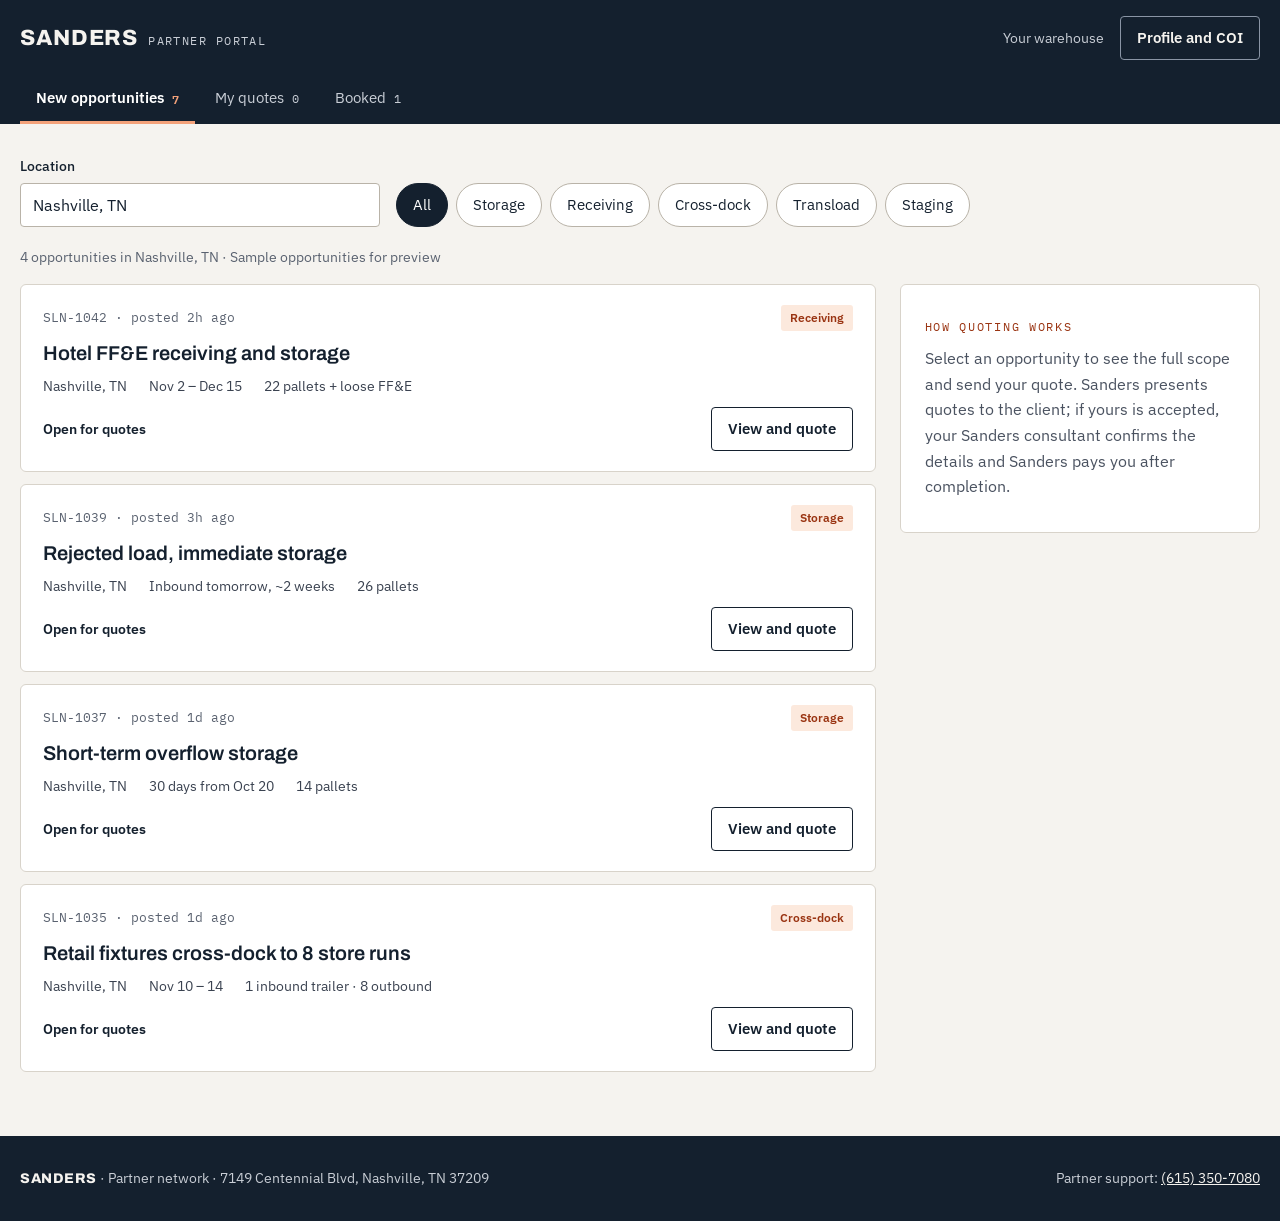
==== partners.html @ 8e97e803 "Build Sanders Logistics Network site from mockups Public site, client RFQ portal and partner opportu" ====
<!doctype html>
<html lang="en">
<head>
<meta charset="utf-8">
<meta name="viewport" content="width=device-width, initial-scale=1">
<title>Opportunity Board · Sanders Partner Portal</title>
<meta name="description" content="Open warehousing opportunities for Sanders partner warehouses: storage, receiving, cross-dock, transload and project staging across the Southeast.">
<link rel="preconnect" href="https://fonts.googleapis.com">
<link rel="preconnect" href="https://fonts.gstatic.com" crossorigin>
<link href="https://fonts.googleapis.com/css2?family=Archivo:wght@600;800&family=IBM+Plex+Sans:wght@400;500;600&family=IBM+Plex+Mono:wght@500&display=swap" rel="stylesheet">
<link rel="icon" href="assets/favicon.svg" type="image/svg+xml">
<link rel="stylesheet" href="assets/css/styles.css">
</head>
<body>
<a class="skip-link" href="#main">Skip to content</a>

<header class="site-header">
  <div class="wrap bar" style="max-width: 1320px">
    <a class="brand" href="index.html"><span class="brand-name">SANDERS</span><span class="brand-sub">PARTNER PORTAL</span></a>
    <div style="display:flex; align-items:center; gap:16px; font-size:14px; flex-wrap: wrap">
      <span style="color: var(--on-ink-muted)" id="partner-name">Your warehouse</span>
      <button type="button" class="btn btn-ghost-ink btn-sm" id="open-profile">Profile and COI</button>
    </div>
  </div>
  <div class="wrap" style="max-width: 1320px">
    <div class="tabs" role="tablist" aria-label="Opportunities">
      <button class="tab" role="tab" id="t-new" data-tab="new" aria-controls="board" aria-selected="true">New opportunities <span class="count" id="c-new"></span></button>
      <button class="tab" role="tab" id="t-bids" data-tab="bids" aria-controls="board" aria-selected="false" tabindex="-1">My quotes <span class="count" id="c-bids"></span></button>
      <button class="tab" role="tab" id="t-booked" data-tab="booked" aria-controls="board" aria-selected="false" tabindex="-1">Booked <span class="count" id="c-booked"></span></button>
    </div>
  </div>
</header>

<main id="main" class="wrap portal-main" style="max-width: 1320px">
  <div id="board" role="tabpanel">
    <div class="board-filters">
      <label class="field">Location
        <input class="input" type="search" id="q" value="Nashville, TN" placeholder="City, ST — leave blank for all markets"></label>
      <div class="pill-row" role="group" aria-label="Service type" id="filters"></div>
    </div>
    <p class="small" style="color: var(--muted-2); margin: 0 0 16px"><span id="result-line" aria-live="polite"></span> · Sample opportunities for preview</p>

    <div class="board-layout">
      <div class="board-list" id="list"></div>
      <aside class="board-detail panel" aria-label="Opportunity detail" id="detail"></aside>
    </div>
  </div>
</main>

<dialog id="profile" aria-labelledby="profile-h">
  <div class="dlg-head">
    <h2 id="profile-h">Partner profile</h2>
    <button type="button" class="icon-btn" data-close aria-label="Close">×</button>
  </div>
  <form class="dlg-body" id="profile-form" method="dialog">
    <p class="small muted" style="margin:0">Sanders uses this to match you to opportunities in your market. Clients never see your details; Sanders is your point of contact.</p>
    <div class="grid-fields">
      <label class="field">Warehouse name<input class="input" name="name" required autocomplete="organization"></label>
      <label class="field">Contact email<input class="input" type="email" name="email" required autocomplete="email"></label>
      <label class="field">Phone<input class="input" type="tel" name="phone" autocomplete="tel"></label>
    </div>
    <fieldset>
      <legend style="font-weight:600; margin-bottom:10px">Primary location</legend>
      <div class="grid-fields">
        <label class="field">Address<input class="input" name="address" autocomplete="street-address"></label>
        <label class="field">City, ST<input class="input" name="city"></label>
        <label class="field">Available sq ft<input class="input" type="number" min="0" name="sqft" inputmode="numeric"></label>
        <label class="field">Dock doors<input class="input" type="number" min="0" name="docks" inputmode="numeric"></label>
      </div>
    </fieldset>
    <fieldset>
      <legend style="font-weight:600; margin-bottom:10px">Capabilities</legend>
      <div class="choice-grid">
        <label class="choice"><input type="checkbox" name="caps" value="Storage">Storage</label>
        <label class="choice"><input type="checkbox" name="caps" value="Receiving">Receiving</label>
        <label class="choice"><input type="checkbox" name="caps" value="Cross-dock">Cross-dock</label>
        <label class="choice"><input type="checkbox" name="caps" value="Transload">Transload</label>
        <label class="choice"><input type="checkbox" name="caps" value="Pick/pack">Pick/pack</label>
        <label class="choice"><input type="checkbox" name="caps" value="Staging">Project staging</label>
      </div>
    </fieldset>
    <fieldset>
      <legend style="font-weight:600; margin-bottom:10px">Environments and certifications</legend>
      <div class="choice-grid">
        <label class="choice"><input type="checkbox" name="certs" value="Climate-controlled">Climate-controlled</label>
        <label class="choice"><input type="checkbox" name="certs" value="Refrigerated">Refrigerated</label>
        <label class="choice"><input type="checkbox" name="certs" value="Food grade">Food grade</label>
        <label class="choice"><input type="checkbox" name="certs" value="Hazmat">Hazmat</label>
        <label class="choice"><input type="checkbox" name="certs" value="Bonded">Bonded</label>
        <label class="choice"><input type="checkbox" name="certs" value="High-value / secured">High-value / secured</label>
      </div>
    </fieldset>
    <div class="grid-fields">
      <label class="field">Certificate of insurance (PDF)<input class="input" type="file" name="coi" accept=".pdf,image/*" style="padding-top:9px"></label>
      <label class="field">COI expiry date<input class="input" type="date" name="coiExpiry"></label>
    </div>
    <div style="display:flex; justify-content:flex-end; gap:12px; flex-wrap: wrap">
      <button type="button" class="btn btn-outline btn-sm" data-close>Cancel</button>
      <button type="submit" class="btn btn-primary btn-sm" value="save">Save profile</button>
    </div>
  </form>
</dialog>

<footer class="site-footer">
  <div class="wrap" style="max-width: 1320px">
    <span><strong>SANDERS</strong> · Partner network · <span data-cfg="address"></span></span>
    <span>Partner support: <span data-cfg="phone"></span> <span data-cfg="email"></span></span>
  </div>
</footer>

<script src="assets/js/config.js"></script>
<script src="assets/js/common.js"></script>
<script src="assets/js/board.js"></script>
</body>
</html>
---- assets/css/styles.css ----
/* Sanders Logistics Network — shared styles.
   Mockup palette until Sanders brand files arrive (see CLAUDE.md > Design). */
:root {
  --ink: #14202E;
  --ink-2: #2A3A4E;
  --ground: #F5F3EF;
  --band: #E9E5DE;
  --white: #FFFFFF;
  --line: #D8D3CA;
  --line-strong: #B9B3A8;
  --muted: #4A5260;
  --muted-2: #5A6270;
  --on-ink: #F5F3EF;
  --on-ink-muted: #C9CED6;
  --accent: #C2410C;
  --accent-hover: #9A3412;
  --accent-soft: #FDF3EC;
  --accent-tint: #FCE9DD;
  --accent-on-ink: #F4A27A;
  --ok: #166534;
  --ok-soft: #DCFCE7;
  --font-display: Archivo, "Helvetica Neue", Arial, sans-serif;
  --font-body: "IBM Plex Sans", "Helvetica Neue", Arial, sans-serif;
  --font-mono: "IBM Plex Mono", ui-monospace, Menlo, monospace;
  --radius: 6px;
  --max: 1240px;
}

*, *::before, *::after { box-sizing: border-box; }
html { -webkit-text-size-adjust: 100%; }
body {
  margin: 0;
  font-family: var(--font-body);
  color: var(--ink);
  background: var(--ground);
  line-height: 1.5;
}
a { color: var(--accent); }
a:hover { color: var(--accent-hover); }
img { max-width: 100%; }
:focus-visible { outline: 3px solid var(--accent-on-ink); outline-offset: 2px; }

.wrap { max-width: var(--max); margin: 0 auto; padding-left: 20px; padding-right: 20px; }
.mono { font-family: var(--font-mono); }
.eyebrow {
  margin: 0 0 10px; font-family: var(--font-mono); font-size: 13px;
  letter-spacing: 0.14em; color: var(--accent-hover); text-transform: uppercase;
}
.on-ink .eyebrow, .eyebrow.on-ink { color: var(--accent-on-ink); }
.display { font-family: var(--font-display); font-weight: 800; line-height: 1.1; margin: 0; }
.muted { color: var(--muted); }
.small { font-size: 14px; }
[hidden] { display: none !important; }
.visually-hidden {
  position: absolute !important; width: 1px; height: 1px; overflow: hidden;
  clip: rect(0 0 0 0); white-space: nowrap;
}
.skip-link { position: absolute; left: -9999px; top: 0; background: var(--white); color: var(--ink); padding: 12px; z-index: 10; }
.skip-link:focus { left: 12px; top: 12px; }

/* Buttons */
.btn {
  display: inline-flex; align-items: center; justify-content: center; gap: 8px;
  min-height: 48px; padding: 0 24px; border-radius: 4px; border: 1px solid transparent;
  font: inherit; font-weight: 600; font-size: 16px; text-decoration: none; cursor: pointer;
}
.btn-primary { background: var(--accent); color: var(--white); }
.btn-primary:hover { background: var(--accent-hover); color: var(--white); }
.btn-dark { background: var(--ink); color: var(--white); }
.btn-dark:hover { background: var(--ink-2); color: var(--white); }
.btn-outline { background: var(--white); border-color: var(--ink); color: var(--ink); }
.btn-outline:hover { background: var(--ground); color: var(--ink); }
.btn-ghost-ink { background: transparent; border-color: #8A95A5; color: var(--on-ink); }
.btn-ghost-ink:hover { border-color: var(--on-ink); color: var(--white); }
.btn-sm { min-height: 44px; padding: 0 16px; font-size: 15px; }
.btn-block { width: 100%; }
.btn[disabled] { opacity: 0.6; cursor: progress; }

/* Header */
.site-header { background: var(--ink); color: var(--on-ink); }
.site-header .bar {
  display: flex; flex-wrap: wrap; align-items: center; justify-content: space-between;
  gap: 12px 24px; padding-top: 16px; padding-bottom: 16px;
}
.brand { display: flex; align-items: baseline; gap: 10px; color: var(--on-ink); text-decoration: none; }
.brand:hover { color: var(--white); }
.brand-name { font-family: var(--font-display); font-weight: 800; font-size: 22px; letter-spacing: 0.04em; }
.brand-sub { font-family: var(--font-mono); font-size: 12px; letter-spacing: 0.12em; color: var(--on-ink-muted); }
.main-nav { display: flex; flex-wrap: wrap; align-items: center; gap: 4px 20px; font-size: 15px; }
.main-nav a:not(.btn) { color: var(--on-ink); text-decoration: none; min-height: 44px; display: inline-flex; align-items: center; }
.main-nav a:not(.btn):hover { color: var(--accent-on-ink); }

.tabs { display: flex; flex-wrap: wrap; gap: 4px; }
.tab {
  min-height: 48px; padding: 0 16px; border: 0; border-bottom: 3px solid transparent;
  background: transparent; color: var(--on-ink-muted); font: inherit; font-size: 15px; cursor: pointer;
  display: inline-flex; align-items: center; gap: 8px;
}
.tab:hover { color: var(--white); }
.tab[aria-selected="true"] { color: var(--white); font-weight: 600; border-bottom-color: var(--accent-on-ink); }
.tab .count { font-family: var(--font-mono); font-size: 12px; }
.tab[aria-selected="true"] .count { color: var(--accent-on-ink); }

/* Footer */
.site-footer { background: var(--ink); color: var(--on-ink-muted); font-size: 14px; }
.site-footer .wrap { display: flex; flex-wrap: wrap; justify-content: space-between; gap: 12px 24px; padding-top: 32px; padding-bottom: 32px; }
.site-footer a { color: var(--on-ink); }
.site-footer strong { font-family: var(--font-display); font-weight: 800; color: var(--on-ink); letter-spacing: 0.04em; }

/* Cards / panels */
.panel { background: var(--white); border: 1px solid var(--line); border-radius: var(--radius); padding: 24px; }
.panel h2 { margin: 0 0 16px; font-size: 18px; font-weight: 600; }
.panel-ink { background: var(--ink); color: var(--on-ink); border-radius: var(--radius); padding: 24px; }

/* Forms */
.field { display: flex; flex-direction: column; gap: 6px; font-weight: 500; font-size: 15px; }
.field .hint { font-weight: 400; font-size: 13px; color: var(--muted-2); }
.input, .select, .textarea {
  min-height: 44px; padding: 0 12px; border: 1px solid var(--line-strong); border-radius: 4px;
  font: inherit; font-size: 16px; font-weight: 400; color: var(--ink); background: var(--white); width: 100%;
}
.textarea { padding: 12px; resize: vertical; min-height: 110px; }
.input:focus, .select:focus, .textarea:focus { outline: 2px solid var(--accent); outline-offset: 0; border-color: var(--accent); }
.input[aria-invalid="true"], .select[aria-invalid="true"], .textarea[aria-invalid="true"] { border-color: #B91C1C; }
.error-text { color: #B91C1C; font-size: 14px; font-weight: 500; }
.grid-fields { display: grid; grid-template-columns: repeat(auto-fit, minmax(200px, 1fr)); gap: 16px; }
fieldset { border: 0; margin: 0; padding: 0; min-width: 0; }
legend { padding: 0; }
.req { color: var(--accent-hover); }

.choice-grid { display: grid; grid-template-columns: repeat(auto-fit, minmax(220px, 1fr)); gap: 10px; }
.choice-list { display: flex; flex-direction: column; gap: 8px; }
.choice {
  display: flex; align-items: center; gap: 12px; min-height: 48px; padding: 0 14px;
  border: 1px solid var(--line); background: var(--white); border-radius: 4px; cursor: pointer; font-size: 15px;
}
.choice input { width: 20px; height: 20px; accent-color: var(--accent); margin: 0; flex: none; }
.choice:has(input:checked) { border-color: var(--accent); background: var(--accent-soft); }
.choice:has(input:focus-visible) { outline: 3px solid var(--accent); outline-offset: 1px; }

.pill {
  min-height: 44px; padding: 0 16px; border-radius: 22px; border: 1px solid var(--line-strong);
  background: var(--white); color: var(--ink); font: inherit; font-size: 15px; cursor: pointer;
}
.pill[aria-pressed="true"] { background: var(--ink); border-color: var(--ink); color: var(--white); }
.pill-row { display: flex; flex-wrap: wrap; gap: 8px; }

.badge {
  display: inline-block; font-size: 12px; font-weight: 600; padding: 4px 9px; border-radius: 3px;
  background: var(--accent-tint); color: var(--accent-hover);
}
.badge-neutral { background: #EDEAE4; color: var(--muted); }
.badge-ok { background: var(--ok-soft); color: var(--ok); }

/* ===== Home page ===== */
.hero { background: var(--ink); color: var(--on-ink); border-top: 1px solid var(--ink-2); }
.hero .wrap { display: flex; flex-wrap: wrap; gap: 48px; align-items: flex-end; padding-top: 72px; padding-bottom: 88px; }
.hero-copy { flex: 999 1 520px; min-width: 0; }
.hero h1 { font-size: clamp(38px, 6vw, 72px); line-height: 1.02; letter-spacing: -0.01em; }
.hero .lede { margin: 24px 0 0; font-size: 19px; line-height: 1.55; max-width: 620px; color: #D5DAE1; }
.hero .actions { margin-top: 36px; display: flex; flex-wrap: wrap; gap: 14px; }
.hero-card { flex: 1 1 300px; min-width: 0; border: 1px solid #2F4157; border-radius: var(--radius); padding: 24px; display: flex; flex-direction: column; gap: 18px; }
.hero-card .row { display: flex; gap: 14px; align-items: flex-start; line-height: 1.5; }
.hero-card .row .mono { color: var(--accent-on-ink); }

.proof { background: var(--white); border-bottom: 1px solid var(--line); }
.proof .wrap { display: grid; grid-template-columns: repeat(auto-fit, minmax(180px, 1fr)); gap: 20px; padding-top: 28px; padding-bottom: 28px; }
.proof .num { font-family: var(--font-display); font-weight: 800; font-size: 28px; }
.proof .lbl { font-size: 14px; color: var(--muted); }

.section { padding-top: 80px; padding-bottom: 40px; }
.section h2.display { font-size: clamp(30px, 4vw, 40px); margin-bottom: 40px; }
.services-grid { display: grid; grid-template-columns: repeat(auto-fit, minmax(270px, 1fr)); gap: 1px; background: var(--line); border: 1px solid var(--line); }
.service { background: var(--white); padding: 28px; display: flex; flex-direction: column; gap: 12px; min-height: 170px; }
.service .code { font-family: var(--font-mono); font-size: 13px; color: var(--accent-hover); }
.service h3 { margin: 0; font-family: var(--font-display); font-weight: 600; font-size: 22px; }
.service p { margin: 0; line-height: 1.55; color: var(--muted); }

.steps { display: grid; grid-template-columns: repeat(auto-fit, minmax(240px, 1fr)); gap: 32px; }
.step { border-top: 3px solid var(--ink); padding-top: 20px; }
.step .n { font-family: var(--font-display); font-weight: 800; font-size: 44px; color: var(--accent); line-height: 1; }
.step h3 { margin: 12px 0 8px; font-size: 20px; }
.step p { margin: 0; line-height: 1.55; color: var(--muted); }

.partner-band { background: var(--band); margin-top: 48px; }
.partner-band .wrap { display: flex; flex-wrap: wrap; gap: 32px 40px; align-items: center; justify-content: space-between; padding-top: 72px; padding-bottom: 72px; }
.partner-band .copy { flex: 999 1 520px; min-width: 0; }
.partner-band h2 { font-size: clamp(28px, 3.5vw, 36px); margin-bottom: 16px; }
.partner-band p { margin: 0; font-size: 18px; line-height: 1.55; color: #3A4250; max-width: 640px; }
.partner-band .actions { display: flex; flex-wrap: wrap; gap: 12px; }

.cta-band .wrap { display: flex; flex-wrap: wrap; gap: 32px 48px; align-items: center; justify-content: space-between; padding-top: 80px; padding-bottom: 80px; }
.cta-band .contact { line-height: 1.9; color: #3A4250; }

/* ===== Client portal / RFQ ===== */
.portal-main { padding-top: 32px; padding-bottom: 64px; }
.portal-main h1.display { font-size: 32px; margin-bottom: 6px; }
.rfq-layout { display: flex; flex-wrap: wrap; gap: 24px; align-items: flex-start; }
.rfq-main { flex: 999 1 600px; min-width: 0; display: flex; flex-direction: column; gap: 20px; }
.rfq-side { flex: 1 1 320px; min-width: 0; display: flex; flex-direction: column; gap: 20px; }
@media (min-width: 960px) { .rfq-side { position: sticky; top: 16px; } }
.summary dt { font-size: 13px; color: var(--on-ink-muted); }
.summary dd { margin: 0 0 12px; font-weight: 600; line-height: 1.5; overflow-wrap: anywhere; }
.summary dl { margin: 0; }
.confirm { max-width: 720px; display: flex; flex-direction: column; gap: 14px; align-items: flex-start; padding: 40px 28px; }
.confirm h1 { font-size: 32px; line-height: 1.15; }
.form-errors { border: 1px solid #B91C1C; background: #FEF2F2; color: #7F1D1D; border-radius: 4px; padding: 14px 16px; }
.form-errors ul { margin: 6px 0 0; padding-left: 20px; }

.table-wrap { overflow-x: auto; }
table.data { width: 100%; border-collapse: collapse; background: var(--white); font-size: 15px; }
table.data th, table.data td { text-align: left; padding: 12px 14px; border-bottom: 1px solid var(--line); vertical-align: top; }
table.data th { font-size: 13px; font-weight: 600; color: var(--muted-2); background: #FAF9F6; }
.empty { background: var(--white); border: 1px dashed var(--line-strong); border-radius: var(--radius); padding: 40px 24px; text-align: center; color: var(--muted); }

/* ===== Partner board ===== */
.board-filters { display: flex; flex-wrap: wrap; align-items: flex-end; gap: 16px; margin-bottom: 20px; }
.board-filters .field { flex: 1 1 260px; max-width: 360px; font-size: 14px; }
.board-layout { display: flex; flex-wrap: wrap; gap: 24px; align-items: flex-start; }
.board-list { flex: 999 1 560px; min-width: 0; display: flex; flex-direction: column; gap: 12px; }
.board-detail { flex: 1 1 360px; min-width: 0; }
@media (min-width: 960px) { .board-detail { position: sticky; top: 16px; max-height: calc(100vh - 32px); overflow-y: auto; } }
.opp { background: var(--white); border: 1px solid var(--line); border-radius: var(--radius); padding: 20px 22px; display: flex; flex-direction: column; gap: 10px; }
.opp.selected { border: 2px solid var(--accent); padding: 19px 21px; }
.opp .top { display: flex; flex-wrap: wrap; justify-content: space-between; gap: 8px; align-items: center; }
.opp .id { font-family: var(--font-mono); font-size: 13px; color: var(--muted-2); }
.opp h3 { margin: 0; font-family: var(--font-display); font-weight: 600; font-size: 20px; line-height: 1.25; }
.opp .meta { display: flex; flex-wrap: wrap; gap: 6px 22px; font-size: 14px; color: #3A4250; }
.opp .bottom { display: flex; flex-wrap: wrap; justify-content: space-between; align-items: center; gap: 10px; }
.opp .status { font-size: 14px; font-weight: 600; }
.detail dl { margin: 0; display: grid; grid-template-columns: repeat(2, minmax(0, 1fr)); gap: 14px; font-size: 14px; }
.detail dt { color: var(--muted-2); }
.detail dd { margin: 2px 0 0; font-weight: 600; }
.detail .divider { border-top: 1px solid var(--line); padding-top: 18px; }
.stack { display: flex; flex-direction: column; gap: 14px; }
.stack-lg { display: flex; flex-direction: column; gap: 18px; }

dialog { border: 0; border-radius: var(--radius); padding: 0; max-width: min(640px, calc(100vw - 32px)); width: 100%; color: var(--ink); }
dialog::backdrop { background: rgba(20, 32, 46, 0.6); }
dialog .dlg-head { display: flex; justify-content: space-between; align-items: center; padding: 18px 24px; border-bottom: 1px solid var(--line); }
dialog .dlg-head h2 { margin: 0; font-family: var(--font-display); font-size: 22px; }
dialog .dlg-body { padding: 24px; display: flex; flex-direction: column; gap: 18px; }
.icon-btn { min-width: 44px; min-height: 44px; border: 0; background: transparent; font-size: 24px; cursor: pointer; color: var(--ink); }

.toast {
  position: fixed; left: 50%; bottom: 24px; transform: translateX(-50%); background: var(--ink); color: var(--on-ink);
  padding: 14px 20px; border-radius: var(--radius); box-shadow: 0 8px 24px rgba(0,0,0,0.2); z-index: 50; max-width: calc(100vw - 32px);
}

@media (max-width: 600px) {
  .hero .wrap { padding-top: 48px; padding-bottom: 56px; }
  .section { padding-top: 56px; }
  .panel { padding: 18px; }
  .main-nav { gap: 4px 16px; }
}
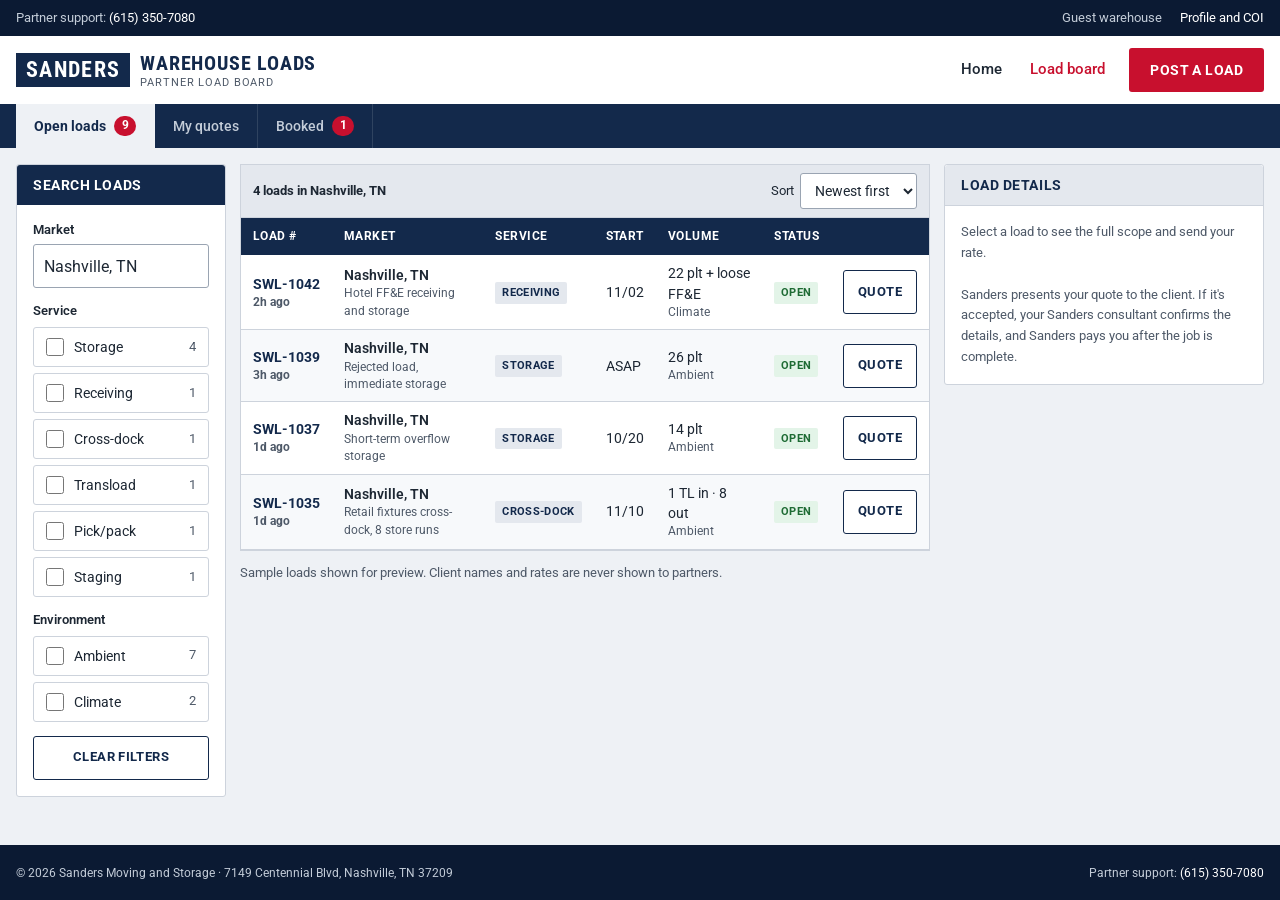
==== commit cb629bc5: "Rebrand as Sanders Warehouse Loads with a traditional load-board design Dense load table with filter" ====
--- a/partners.html
+++ b/partners.html
@@ -3,47 +3,84 @@
 <head>
 <meta charset="utf-8">
 <meta name="viewport" content="width=device-width, initial-scale=1">
-<title>Opportunity Board · Sanders Partner Portal</title>
-<meta name="description" content="Open warehousing opportunities for Sanders partner warehouses: storage, receiving, cross-dock, transload and project staging across the Southeast.">
+<title>Load Board · Sanders Warehouse Loads</title>
+<meta name="description" content="Open warehouse loads for Sanders partner warehouses: storage, receiving, cross-dock, transload, pick/pack and project staging across the Southeast.">
+<link rel="icon" href="assets/favicon.svg" type="image/svg+xml">
 <link rel="preconnect" href="https://fonts.googleapis.com">
 <link rel="preconnect" href="https://fonts.gstatic.com" crossorigin>
-<link href="https://fonts.googleapis.com/css2?family=Archivo:wght@600;800&family=IBM+Plex+Sans:wght@400;500;600&family=IBM+Plex+Mono:wght@500&display=swap" rel="stylesheet">
-<link rel="icon" href="assets/favicon.svg" type="image/svg+xml">
+<link href="https://fonts.googleapis.com/css2?family=Roboto:wght@400;500;700&family=Roboto+Condensed:wght@700&display=swap" rel="stylesheet">
 <link rel="stylesheet" href="assets/css/styles.css">
 </head>
 <body>
 <a class="skip-link" href="#main">Skip to content</a>
 
-<header class="site-header">
-  <div class="wrap bar" style="max-width: 1320px">
-    <a class="brand" href="index.html"><span class="brand-name">SANDERS</span><span class="brand-sub">PARTNER PORTAL</span></a>
-    <div style="display:flex; align-items:center; gap:16px; font-size:14px; flex-wrap: wrap">
-      <span style="color: var(--on-ink-muted)" id="partner-name">Your warehouse</span>
-      <button type="button" class="btn btn-ghost-ink btn-sm" id="open-profile">Profile and COI</button>
-    </div>
+<div class="utility">
+  <div class="wrap">
+    <span>Partner support: <span data-cfg="phone"></span></span>
+    <nav class="links" aria-label="Account">
+      <span id="partner-name" style="display:inline-flex; align-items:center">Guest warehouse</span>
+      <a href="#profile" id="open-profile">Profile and COI</a>
+    </nav>
   </div>
-  <div class="wrap" style="max-width: 1320px">
-    <div class="tabs" role="tablist" aria-label="Opportunities">
-      <button class="tab" role="tab" id="t-new" data-tab="new" aria-controls="board" aria-selected="true">New opportunities <span class="count" id="c-new"></span></button>
+</div>
+<header class="site-header" style="border-bottom: 0">
+  <div class="wrap bar">
+    <a class="logo" href="index.html" aria-label="Sanders Warehouse Loads home">
+      <span class="logo-mark">SANDERS</span>
+      <span class="logo-text">Warehouse Loads<small>PARTNER LOAD BOARD</small></span>
+    </a>
+    <nav class="main-nav" aria-label="Main">
+      <a href="index.html">Home</a>
+      <a href="partners.html" aria-current="page">Load board</a>
+      <a class="btn btn-primary" href="quote.html">Post a load</a>
+    </nav>
+  </div>
+</header>
+<div class="subnav">
+  <div class="wrap">
+    <div class="tabs" role="tablist" aria-label="Loads">
+      <button class="tab" role="tab" id="t-new" data-tab="new" aria-controls="board" aria-selected="true">Open loads <span class="count" id="c-new"></span></button>
       <button class="tab" role="tab" id="t-bids" data-tab="bids" aria-controls="board" aria-selected="false" tabindex="-1">My quotes <span class="count" id="c-bids"></span></button>
       <button class="tab" role="tab" id="t-booked" data-tab="booked" aria-controls="board" aria-selected="false" tabindex="-1">Booked <span class="count" id="c-booked"></span></button>
     </div>
   </div>
-</header>
+</div>
 
-<main id="main" class="wrap portal-main" style="max-width: 1320px">
-  <div id="board" role="tabpanel">
-    <div class="board-filters">
-      <label class="field">Location
-        <input class="input" type="search" id="q" value="Nashville, TN" placeholder="City, ST — leave blank for all markets"></label>
-      <div class="pill-row" role="group" aria-label="Service type" id="filters"></div>
-    </div>
-    <p class="small" style="color: var(--muted-2); margin: 0 0 16px"><span id="result-line" aria-live="polite"></span> · Sample opportunities for preview</p>
+<main id="main" class="wrap" style="padding-top: 16px">
+  <div id="board" role="tabpanel" aria-labelledby="t-new" class="board-layout">
 
-    <div class="board-layout">
-      <div class="board-list" id="list"></div>
-      <aside class="board-detail panel" aria-label="Opportunity detail" id="detail"></aside>
-    </div>
+    <aside class="panel filters" aria-label="Search filters">
+      <div class="panel-head">Search loads</div>
+      <div class="panel-body">
+        <label class="field">Market
+          <input class="input" type="search" id="q" value="Nashville, TN" placeholder="City, ST (blank = all)"></label>
+        <fieldset>
+          <legend class="field" style="margin-bottom:6px">Service</legend>
+          <div class="choice-list" id="filters"></div>
+        </fieldset>
+        <fieldset>
+          <legend class="field" style="margin-bottom:6px">Environment</legend>
+          <div class="choice-list" id="env-filters"></div>
+        </fieldset>
+        <button type="button" class="btn btn-outline btn-sm" id="clear">Clear filters</button>
+      </div>
+    </aside>
+
+    <section aria-label="Results" style="min-width:0">
+      <div class="result-bar">
+        <strong id="result-line" aria-live="polite"></strong>
+        <label class="small" style="display:flex; align-items:center; gap:6px">Sort
+          <select class="select" id="sort">
+            <option value="age">Newest first</option>
+            <option value="start">Start date</option>
+            <option value="market">Market</option>
+          </select></label>
+      </div>
+      <div id="list"></div>
+      <p class="small muted">Sample loads shown for preview. Client names and rates are never shown to partners.</p>
+    </section>
+
+    <aside class="board-detail panel" aria-label="Load detail" id="detail"></aside>
   </div>
 </main>
 
@@ -53,14 +90,14 @@
     <button type="button" class="icon-btn" data-close aria-label="Close">×</button>
   </div>
   <form class="dlg-body" id="profile-form" method="dialog">
-    <p class="small muted" style="margin:0">Sanders uses this to match you to opportunities in your market. Clients never see your details; Sanders is your point of contact.</p>
+    <p class="small muted" style="margin:0">Sanders uses this to match you to loads in your market. Clients never see your details; Sanders is your point of contact.</p>
     <div class="grid-fields">
       <label class="field">Warehouse name<input class="input" name="name" required autocomplete="organization"></label>
       <label class="field">Contact email<input class="input" type="email" name="email" required autocomplete="email"></label>
       <label class="field">Phone<input class="input" type="tel" name="phone" autocomplete="tel"></label>
     </div>
     <fieldset>
-      <legend style="font-weight:600; margin-bottom:10px">Primary location</legend>
+      <legend class="field" style="margin-bottom:8px">Primary location</legend>
       <div class="grid-fields">
         <label class="field">Address<input class="input" name="address" autocomplete="street-address"></label>
         <label class="field">City, ST<input class="input" name="city"></label>
@@ -69,7 +106,7 @@
       </div>
     </fieldset>
     <fieldset>
-      <legend style="font-weight:600; margin-bottom:10px">Capabilities</legend>
+      <legend class="field" style="margin-bottom:8px">Capabilities</legend>
       <div class="choice-grid">
         <label class="choice"><input type="checkbox" name="caps" value="Storage">Storage</label>
         <label class="choice"><input type="checkbox" name="caps" value="Receiving">Receiving</label>
@@ -80,7 +117,7 @@
       </div>
     </fieldset>
     <fieldset>
-      <legend style="font-weight:600; margin-bottom:10px">Environments and certifications</legend>
+      <legend class="field" style="margin-bottom:8px">Environments and certifications</legend>
       <div class="choice-grid">
         <label class="choice"><input type="checkbox" name="certs" value="Climate-controlled">Climate-controlled</label>
         <label class="choice"><input type="checkbox" name="certs" value="Refrigerated">Refrigerated</label>
@@ -94,7 +131,7 @@
       <label class="field">Certificate of insurance (PDF)<input class="input" type="file" name="coi" accept=".pdf,image/*" style="padding-top:9px"></label>
       <label class="field">COI expiry date<input class="input" type="date" name="coiExpiry"></label>
     </div>
-    <div style="display:flex; justify-content:flex-end; gap:12px; flex-wrap: wrap">
+    <div style="display:flex; justify-content:flex-end; gap:10px; flex-wrap: wrap">
       <button type="button" class="btn btn-outline btn-sm" data-close>Cancel</button>
       <button type="submit" class="btn btn-primary btn-sm" value="save">Save profile</button>
     </div>
@@ -102,14 +139,15 @@
 </dialog>
 
 <footer class="site-footer">
-  <div class="wrap" style="max-width: 1320px">
-    <span><strong>SANDERS</strong> · Partner network · <span data-cfg="address"></span></span>
-    <span>Partner support: <span data-cfg="phone"></span> <span data-cfg="email"></span></span>
+  <div class="wrap legal" style="border-top:0; padding-top:20px">
+    <span>© <span id="year"></span> Sanders Moving and Storage · <span data-cfg="address"></span></span>
+    <span>Partner support: <span data-cfg="phone"></span></span>
   </div>
 </footer>
 
 <script src="assets/js/config.js"></script>
 <script src="assets/js/common.js"></script>
+<script src="assets/js/loads-data.js"></script>
 <script src="assets/js/board.js"></script>
 </body>
 </html>
--- a/assets/css/styles.css
+++ b/assets/css/styles.css
@@ -1,255 +1,260 @@
-/* Sanders Logistics Network — shared styles.
-   Mockup palette until Sanders brand files arrive (see CLAUDE.md > Design). */
+/* Sanders Warehouse Loads — shared styles.
+
+   BRAND COLORS: swap these five values for the official Sanders colors
+   (from sandersmoving.net or the logo files). Everything else derives from them. */
 :root {
-  --ink: #14202E;
-  --ink-2: #2A3A4E;
-  --ground: #F5F3EF;
-  --band: #E9E5DE;
+  --brand: #13294B;        /* primary: header, table heads, dark bands */
+  --brand-dark: #0B1A33;   /* utility bar, footer */
+  --accent: #C8102E;       /* buttons, highlights */
+  --accent-dark: #A00D25;  /* button hover */
+  --accent-light: #FDECEF; /* selected rows, chips */
+
+  --page: #EEF1F5;
   --white: #FFFFFF;
-  --line: #D8D3CA;
-  --line-strong: #B9B3A8;
-  --muted: #4A5260;
-  --muted-2: #5A6270;
-  --on-ink: #F5F3EF;
-  --on-ink-muted: #C9CED6;
-  --accent: #C2410C;
-  --accent-hover: #9A3412;
-  --accent-soft: #FDF3EC;
-  --accent-tint: #FCE9DD;
-  --accent-on-ink: #F4A27A;
-  --ok: #166534;
-  --ok-soft: #DCFCE7;
-  --font-display: Archivo, "Helvetica Neue", Arial, sans-serif;
-  --font-body: "IBM Plex Sans", "Helvetica Neue", Arial, sans-serif;
-  --font-mono: "IBM Plex Mono", ui-monospace, Menlo, monospace;
-  --radius: 6px;
-  --max: 1240px;
+  --row-alt: #F7F9FB;
+  --line: #CDD3DC;
+  --line-strong: #9AA4B2;
+  --text: #1D2733;
+  --muted: #4E5968;
+  --on-dark: #FFFFFF;
+  --on-dark-muted: #C3CCD8;
+  --ok: #1E6B34;
+  --ok-light: #E3F4E8;
+  --warn: #8A5300;
+  --warn-light: #FFF4DB;
+  --error: #B42318;
+
+  --font: Roboto, "Segoe UI", "Helvetica Neue", Arial, sans-serif;
+  --font-cond: "Roboto Condensed", Roboto, "Arial Narrow", Arial, sans-serif;
+  --radius: 3px;
+  --max: 1280px;
 }
 
 *, *::before, *::after { box-sizing: border-box; }
+[hidden] { display: none !important; }
 html { -webkit-text-size-adjust: 100%; }
-body {
-  margin: 0;
-  font-family: var(--font-body);
-  color: var(--ink);
-  background: var(--ground);
-  line-height: 1.5;
-}
-a { color: var(--accent); }
-a:hover { color: var(--accent-hover); }
-img { max-width: 100%; }
-:focus-visible { outline: 3px solid var(--accent-on-ink); outline-offset: 2px; }
-
-.wrap { max-width: var(--max); margin: 0 auto; padding-left: 20px; padding-right: 20px; }
-.mono { font-family: var(--font-mono); }
-.eyebrow {
-  margin: 0 0 10px; font-family: var(--font-mono); font-size: 13px;
-  letter-spacing: 0.14em; color: var(--accent-hover); text-transform: uppercase;
-}
-.on-ink .eyebrow, .eyebrow.on-ink { color: var(--accent-on-ink); }
-.display { font-family: var(--font-display); font-weight: 800; line-height: 1.1; margin: 0; }
+body { margin: 0; font-family: var(--font); font-size: 15px; color: var(--text); background: var(--page); line-height: 1.45; }
+a { color: var(--brand); }
+a:hover { color: var(--accent); }
+:focus-visible { outline: 3px solid #F5A623; outline-offset: 2px; }
+h1, h2, h3 { line-height: 1.2; }
+.wrap { max-width: var(--max); margin: 0 auto; padding-left: 16px; padding-right: 16px; }
 .muted { color: var(--muted); }
-.small { font-size: 14px; }
-[hidden] { display: none !important; }
-.visually-hidden {
-  position: absolute !important; width: 1px; height: 1px; overflow: hidden;
-  clip: rect(0 0 0 0); white-space: nowrap;
-}
-.skip-link { position: absolute; left: -9999px; top: 0; background: var(--white); color: var(--ink); padding: 12px; z-index: 10; }
+.small { font-size: 13px; }
+.num { font-variant-numeric: tabular-nums; }
+.visually-hidden { position: absolute !important; width: 1px; height: 1px; overflow: hidden; clip: rect(0 0 0 0); white-space: nowrap; }
+.skip-link { position: absolute; left: -9999px; top: 0; background: var(--white); color: var(--text); padding: 12px; z-index: 10; }
 .skip-link:focus { left: 12px; top: 12px; }
 
-/* Buttons */
+/* ---------- Buttons ---------- */
 .btn {
   display: inline-flex; align-items: center; justify-content: center; gap: 8px;
-  min-height: 48px; padding: 0 24px; border-radius: 4px; border: 1px solid transparent;
-  font: inherit; font-weight: 600; font-size: 16px; text-decoration: none; cursor: pointer;
+  min-height: 44px; padding: 0 20px; border-radius: var(--radius); border: 1px solid transparent;
+  font: inherit; font-weight: 700; font-size: 14px; text-transform: uppercase; letter-spacing: 0.03em;
+  text-decoration: none; cursor: pointer; white-space: nowrap;
 }
 .btn-primary { background: var(--accent); color: var(--white); }
-.btn-primary:hover { background: var(--accent-hover); color: var(--white); }
-.btn-dark { background: var(--ink); color: var(--white); }
-.btn-dark:hover { background: var(--ink-2); color: var(--white); }
-.btn-outline { background: var(--white); border-color: var(--ink); color: var(--ink); }
-.btn-outline:hover { background: var(--ground); color: var(--ink); }
-.btn-ghost-ink { background: transparent; border-color: #8A95A5; color: var(--on-ink); }
-.btn-ghost-ink:hover { border-color: var(--on-ink); color: var(--white); }
-.btn-sm { min-height: 44px; padding: 0 16px; font-size: 15px; }
+.btn-primary:hover { background: var(--accent-dark); color: var(--white); }
+.btn-dark { background: var(--brand); color: var(--white); }
+.btn-dark:hover { background: var(--brand-dark); color: var(--white); }
+.btn-outline { background: var(--white); border-color: var(--brand); color: var(--brand); }
+.btn-outline:hover { background: var(--brand); color: var(--white); }
+.btn-ghost { background: transparent; border-color: rgba(255,255,255,0.6); color: var(--white); }
+.btn-ghost:hover { background: var(--white); color: var(--brand); }
+.btn-sm { min-height: 44px; padding: 0 14px; font-size: 13px; }
 .btn-block { width: 100%; }
 .btn[disabled] { opacity: 0.6; cursor: progress; }
 
-/* Header */
-.site-header { background: var(--ink); color: var(--on-ink); }
-.site-header .bar {
-  display: flex; flex-wrap: wrap; align-items: center; justify-content: space-between;
-  gap: 12px 24px; padding-top: 16px; padding-bottom: 16px;
-}
-.brand { display: flex; align-items: baseline; gap: 10px; color: var(--on-ink); text-decoration: none; }
-.brand:hover { color: var(--white); }
-.brand-name { font-family: var(--font-display); font-weight: 800; font-size: 22px; letter-spacing: 0.04em; }
-.brand-sub { font-family: var(--font-mono); font-size: 12px; letter-spacing: 0.12em; color: var(--on-ink-muted); }
-.main-nav { display: flex; flex-wrap: wrap; align-items: center; gap: 4px 20px; font-size: 15px; }
-.main-nav a:not(.btn) { color: var(--on-ink); text-decoration: none; min-height: 44px; display: inline-flex; align-items: center; }
-.main-nav a:not(.btn):hover { color: var(--accent-on-ink); }
-
-.tabs { display: flex; flex-wrap: wrap; gap: 4px; }
+/* ---------- Header ---------- */
+.utility { background: var(--brand-dark); color: var(--on-dark-muted); font-size: 13px; }
+.utility .wrap { display: flex; flex-wrap: wrap; justify-content: space-between; align-items: center; gap: 4px 20px; min-height: 36px; }
+.utility a { color: var(--on-dark); text-decoration: none; display: inline-flex; align-items: center; min-height: 36px; }
+.utility a:hover { text-decoration: underline; color: var(--on-dark); }
+.utility .links { display: flex; flex-wrap: wrap; gap: 0 18px; }
+
+.site-header { background: var(--white); border-bottom: 4px solid var(--accent); }
+.site-header .bar { display: flex; flex-wrap: wrap; align-items: center; justify-content: space-between; gap: 10px 24px; padding-top: 12px; padding-bottom: 12px; }
+.logo { display: inline-flex; align-items: center; gap: 10px; text-decoration: none; color: var(--brand); }
+.logo:hover { color: var(--brand); }
+.logo-mark { background: var(--brand); color: var(--white); font-family: var(--font-cond); font-weight: 700; font-size: 22px; letter-spacing: 0.06em; padding: 6px 10px; line-height: 1; }
+.logo-text { font-family: var(--font-cond); font-weight: 700; font-size: 20px; letter-spacing: 0.04em; text-transform: uppercase; line-height: 1; }
+.logo-text small { display: block; font-family: var(--font); font-weight: 400; font-size: 11px; letter-spacing: 0.08em; color: var(--muted); margin-top: 4px; }
+.main-nav { display: flex; flex-wrap: wrap; align-items: center; gap: 0 4px; }
+.main-nav a:not(.btn) { color: var(--text); text-decoration: none; font-weight: 500; padding: 0 12px; min-height: 44px; display: inline-flex; align-items: center; }
+.main-nav a:not(.btn):hover, .main-nav a[aria-current="page"] { color: var(--accent); }
+.main-nav .btn { margin-left: 8px; }
+
+/* Portal sub-nav (tabs) */
+.subnav { background: var(--brand); }
+.tabs { display: flex; flex-wrap: wrap; }
 .tab {
-  min-height: 48px; padding: 0 16px; border: 0; border-bottom: 3px solid transparent;
-  background: transparent; color: var(--on-ink-muted); font: inherit; font-size: 15px; cursor: pointer;
+  min-height: 44px; padding: 0 18px; border: 0; border-right: 1px solid rgba(255,255,255,0.12);
+  background: transparent; color: var(--on-dark-muted); font: inherit; font-size: 14px; font-weight: 500; cursor: pointer;
   display: inline-flex; align-items: center; gap: 8px;
 }
-.tab:hover { color: var(--white); }
-.tab[aria-selected="true"] { color: var(--white); font-weight: 600; border-bottom-color: var(--accent-on-ink); }
-.tab .count { font-family: var(--font-mono); font-size: 12px; }
-.tab[aria-selected="true"] .count { color: var(--accent-on-ink); }
-
-/* Footer */
-.site-footer { background: var(--ink); color: var(--on-ink-muted); font-size: 14px; }
-.site-footer .wrap { display: flex; flex-wrap: wrap; justify-content: space-between; gap: 12px 24px; padding-top: 32px; padding-bottom: 32px; }
-.site-footer a { color: var(--on-ink); }
-.site-footer strong { font-family: var(--font-display); font-weight: 800; color: var(--on-ink); letter-spacing: 0.04em; }
-
-/* Cards / panels */
-.panel { background: var(--white); border: 1px solid var(--line); border-radius: var(--radius); padding: 24px; }
-.panel h2 { margin: 0 0 16px; font-size: 18px; font-weight: 600; }
-.panel-ink { background: var(--ink); color: var(--on-ink); border-radius: var(--radius); padding: 24px; }
-
-/* Forms */
-.field { display: flex; flex-direction: column; gap: 6px; font-weight: 500; font-size: 15px; }
-.field .hint { font-weight: 400; font-size: 13px; color: var(--muted-2); }
+.tab:hover { color: var(--white); background: rgba(255,255,255,0.06); }
+.tab[aria-selected="true"] { color: var(--brand); background: var(--page); font-weight: 700; }
+.tab .count { display: inline-block; min-width: 22px; padding: 1px 6px; border-radius: 10px; background: var(--accent); color: var(--white); font-size: 12px; font-weight: 700; text-align: center; }
+.tab .count:empty { display: none; }
+
+/* ---------- Footer ---------- */
+.site-footer { background: var(--brand-dark); color: var(--on-dark-muted); font-size: 14px; margin-top: 48px; }
+.site-footer .cols { display: grid; grid-template-columns: repeat(auto-fit, minmax(200px, 1fr)); gap: 24px; padding-top: 36px; padding-bottom: 28px; }
+.site-footer h4 { margin: 0 0 10px; color: var(--white); font-size: 13px; text-transform: uppercase; letter-spacing: 0.06em; }
+.site-footer ul { list-style: none; margin: 0; padding: 0; line-height: 2; }
+.site-footer a { color: var(--on-dark); text-decoration: none; }
+.site-footer a:hover { text-decoration: underline; }
+.site-footer .legal { border-top: 1px solid rgba(255,255,255,0.12); padding-top: 14px; padding-bottom: 18px; font-size: 12px; display: flex; flex-wrap: wrap; justify-content: space-between; gap: 8px; }
+
+/* ---------- Panels ---------- */
+.panel { background: var(--white); border: 1px solid var(--line); border-radius: var(--radius); }
+.panel-head { background: var(--brand); color: var(--white); padding: 10px 16px; font-size: 14px; font-weight: 700; text-transform: uppercase; letter-spacing: 0.04em; border-radius: var(--radius) var(--radius) 0 0; }
+.panel-head.light { background: #E4E8EE; color: var(--brand); border-bottom: 1px solid var(--line); }
+.panel-body { padding: 16px; }
+.page-title { display: flex; flex-wrap: wrap; align-items: baseline; justify-content: space-between; gap: 8px 16px; margin: 20px 0 14px; }
+.page-title h1 { margin: 0; font-size: 24px; color: var(--brand); }
+
+/* ---------- Forms ---------- */
+.field { display: flex; flex-direction: column; gap: 4px; font-weight: 600; font-size: 13px; color: var(--text); }
+.field .hint { font-weight: 400; color: var(--muted); }
 .input, .select, .textarea {
-  min-height: 44px; padding: 0 12px; border: 1px solid var(--line-strong); border-radius: 4px;
-  font: inherit; font-size: 16px; font-weight: 400; color: var(--ink); background: var(--white); width: 100%;
-}
-.textarea { padding: 12px; resize: vertical; min-height: 110px; }
-.input:focus, .select:focus, .textarea:focus { outline: 2px solid var(--accent); outline-offset: 0; border-color: var(--accent); }
-.input[aria-invalid="true"], .select[aria-invalid="true"], .textarea[aria-invalid="true"] { border-color: #B91C1C; }
-.error-text { color: #B91C1C; font-size: 14px; font-weight: 500; }
-.grid-fields { display: grid; grid-template-columns: repeat(auto-fit, minmax(200px, 1fr)); gap: 16px; }
+  min-height: 44px; padding: 0 10px; border: 1px solid var(--line-strong); border-radius: var(--radius);
+  font: inherit; font-size: 16px; font-weight: 400; color: var(--text); background: var(--white); width: 100%;
+}
+.textarea { padding: 10px; resize: vertical; min-height: 96px; }
+.input:focus, .select:focus, .textarea:focus { outline: 2px solid var(--brand); outline-offset: 0; border-color: var(--brand); }
+[aria-invalid="true"] { border-color: var(--error) !important; background: #FFF7F6; }
+.error-text { color: var(--error); font-size: 13px; font-weight: 600; }
+.grid-fields { display: grid; grid-template-columns: repeat(auto-fit, minmax(190px, 1fr)); gap: 14px; }
 fieldset { border: 0; margin: 0; padding: 0; min-width: 0; }
 legend { padding: 0; }
-.req { color: var(--accent-hover); }
-
-.choice-grid { display: grid; grid-template-columns: repeat(auto-fit, minmax(220px, 1fr)); gap: 10px; }
-.choice-list { display: flex; flex-direction: column; gap: 8px; }
-.choice {
-  display: flex; align-items: center; gap: 12px; min-height: 48px; padding: 0 14px;
-  border: 1px solid var(--line); background: var(--white); border-radius: 4px; cursor: pointer; font-size: 15px;
-}
-.choice input { width: 20px; height: 20px; accent-color: var(--accent); margin: 0; flex: none; }
-.choice:has(input:checked) { border-color: var(--accent); background: var(--accent-soft); }
-.choice:has(input:focus-visible) { outline: 3px solid var(--accent); outline-offset: 1px; }
-
-.pill {
-  min-height: 44px; padding: 0 16px; border-radius: 22px; border: 1px solid var(--line-strong);
-  background: var(--white); color: var(--ink); font: inherit; font-size: 15px; cursor: pointer;
-}
-.pill[aria-pressed="true"] { background: var(--ink); border-color: var(--ink); color: var(--white); }
-.pill-row { display: flex; flex-wrap: wrap; gap: 8px; }
-
-.badge {
-  display: inline-block; font-size: 12px; font-weight: 600; padding: 4px 9px; border-radius: 3px;
-  background: var(--accent-tint); color: var(--accent-hover);
-}
-.badge-neutral { background: #EDEAE4; color: var(--muted); }
-.badge-ok { background: var(--ok-soft); color: var(--ok); }
-
-/* ===== Home page ===== */
-.hero { background: var(--ink); color: var(--on-ink); border-top: 1px solid var(--ink-2); }
-.hero .wrap { display: flex; flex-wrap: wrap; gap: 48px; align-items: flex-end; padding-top: 72px; padding-bottom: 88px; }
-.hero-copy { flex: 999 1 520px; min-width: 0; }
-.hero h1 { font-size: clamp(38px, 6vw, 72px); line-height: 1.02; letter-spacing: -0.01em; }
-.hero .lede { margin: 24px 0 0; font-size: 19px; line-height: 1.55; max-width: 620px; color: #D5DAE1; }
-.hero .actions { margin-top: 36px; display: flex; flex-wrap: wrap; gap: 14px; }
-.hero-card { flex: 1 1 300px; min-width: 0; border: 1px solid #2F4157; border-radius: var(--radius); padding: 24px; display: flex; flex-direction: column; gap: 18px; }
-.hero-card .row { display: flex; gap: 14px; align-items: flex-start; line-height: 1.5; }
-.hero-card .row .mono { color: var(--accent-on-ink); }
-
-.proof { background: var(--white); border-bottom: 1px solid var(--line); }
-.proof .wrap { display: grid; grid-template-columns: repeat(auto-fit, minmax(180px, 1fr)); gap: 20px; padding-top: 28px; padding-bottom: 28px; }
-.proof .num { font-family: var(--font-display); font-weight: 800; font-size: 28px; }
-.proof .lbl { font-size: 14px; color: var(--muted); }
-
-.section { padding-top: 80px; padding-bottom: 40px; }
-.section h2.display { font-size: clamp(30px, 4vw, 40px); margin-bottom: 40px; }
-.services-grid { display: grid; grid-template-columns: repeat(auto-fit, minmax(270px, 1fr)); gap: 1px; background: var(--line); border: 1px solid var(--line); }
-.service { background: var(--white); padding: 28px; display: flex; flex-direction: column; gap: 12px; min-height: 170px; }
-.service .code { font-family: var(--font-mono); font-size: 13px; color: var(--accent-hover); }
-.service h3 { margin: 0; font-family: var(--font-display); font-weight: 600; font-size: 22px; }
-.service p { margin: 0; line-height: 1.55; color: var(--muted); }
-
-.steps { display: grid; grid-template-columns: repeat(auto-fit, minmax(240px, 1fr)); gap: 32px; }
-.step { border-top: 3px solid var(--ink); padding-top: 20px; }
-.step .n { font-family: var(--font-display); font-weight: 800; font-size: 44px; color: var(--accent); line-height: 1; }
-.step h3 { margin: 12px 0 8px; font-size: 20px; }
-.step p { margin: 0; line-height: 1.55; color: var(--muted); }
-
-.partner-band { background: var(--band); margin-top: 48px; }
-.partner-band .wrap { display: flex; flex-wrap: wrap; gap: 32px 40px; align-items: center; justify-content: space-between; padding-top: 72px; padding-bottom: 72px; }
-.partner-band .copy { flex: 999 1 520px; min-width: 0; }
-.partner-band h2 { font-size: clamp(28px, 3.5vw, 36px); margin-bottom: 16px; }
-.partner-band p { margin: 0; font-size: 18px; line-height: 1.55; color: #3A4250; max-width: 640px; }
-.partner-band .actions { display: flex; flex-wrap: wrap; gap: 12px; }
-
-.cta-band .wrap { display: flex; flex-wrap: wrap; gap: 32px 48px; align-items: center; justify-content: space-between; padding-top: 80px; padding-bottom: 80px; }
-.cta-band .contact { line-height: 1.9; color: #3A4250; }
-
-/* ===== Client portal / RFQ ===== */
-.portal-main { padding-top: 32px; padding-bottom: 64px; }
-.portal-main h1.display { font-size: 32px; margin-bottom: 6px; }
-.rfq-layout { display: flex; flex-wrap: wrap; gap: 24px; align-items: flex-start; }
-.rfq-main { flex: 999 1 600px; min-width: 0; display: flex; flex-direction: column; gap: 20px; }
-.rfq-side { flex: 1 1 320px; min-width: 0; display: flex; flex-direction: column; gap: 20px; }
-@media (min-width: 960px) { .rfq-side { position: sticky; top: 16px; } }
-.summary dt { font-size: 13px; color: var(--on-ink-muted); }
-.summary dd { margin: 0 0 12px; font-weight: 600; line-height: 1.5; overflow-wrap: anywhere; }
+.req { color: var(--error); }
+.choice-grid { display: grid; grid-template-columns: repeat(auto-fit, minmax(210px, 1fr)); gap: 6px; }
+.choice-list { display: flex; flex-direction: column; gap: 6px; }
+.choice { display: flex; align-items: center; gap: 10px; min-height: 44px; padding: 0 12px; border: 1px solid var(--line); background: var(--white); border-radius: var(--radius); cursor: pointer; font-size: 14px; }
+.choice input { width: 18px; height: 18px; accent-color: var(--accent); margin: 0; flex: none; }
+.choice:has(input:checked) { border-color: var(--brand); background: #EAF0F8; font-weight: 600; }
+.choice:has(input:focus-visible) { outline: 3px solid #F5A623; outline-offset: 1px; }
+
+/* ---------- Badges ---------- */
+.badge { display: inline-block; font-size: 11px; font-weight: 700; padding: 3px 7px; border-radius: 2px; text-transform: uppercase; letter-spacing: 0.03em; white-space: nowrap; background: #E4E8EE; color: var(--brand); }
+.badge-open { background: var(--ok-light); color: var(--ok); }
+.badge-quoted { background: var(--warn-light); color: var(--warn); }
+.badge-booked { background: var(--brand); color: var(--white); }
+.badge-accent { background: var(--accent-light); color: var(--accent-dark); }
+
+/* ---------- Data tables (load board) ---------- */
+.table-wrap { overflow-x: auto; background: var(--white); border: 1px solid var(--line); border-radius: var(--radius); }
+table.board { width: 100%; border-collapse: collapse; font-size: 14px; }
+table.board th { background: var(--brand); color: var(--white); text-align: left; font-size: 12px; font-weight: 700; text-transform: uppercase; letter-spacing: 0.04em; padding: 10px 12px; white-space: nowrap; }
+table.board td { padding: 8px 12px; border-bottom: 1px solid var(--line); vertical-align: middle; }
+table.board tbody tr:nth-child(even) td { background: var(--row-alt); }
+table.board tbody tr:hover td { background: #E8EEF6; }
+table.board tbody tr.selected td { background: var(--accent-light); }
+table.board tbody tr.selected td:first-child { box-shadow: inset 4px 0 0 var(--accent); }
+table.board .id { font-weight: 700; color: var(--brand); white-space: nowrap; font-variant-numeric: tabular-nums; }
+table.board .title { font-weight: 600; }
+table.board .sub { display: block; font-size: 12px; color: var(--muted); }
+table.board .nowrap { white-space: nowrap; }
+.empty { background: var(--white); border: 1px dashed var(--line-strong); padding: 32px 20px; text-align: center; color: var(--muted); }
+
+/* Phones: rows become stacked cards */
+@media (max-width: 760px) {
+  table.board thead { display: none; }
+  table.board, table.board tbody, table.board tr, table.board td { display: block; width: 100%; }
+  table.board tr { border-bottom: 1px solid var(--line-strong); padding: 10px 12px; background: var(--white); }
+  table.board tbody tr:nth-child(even) td, table.board tbody tr td { background: transparent; }
+  table.board tbody tr.selected { background: var(--accent-light); box-shadow: inset 4px 0 0 var(--accent); }
+  table.board td { border: 0; padding: 3px 0; display: flex; gap: 10px; }
+  table.board td[data-label]::before { content: attr(data-label); flex: 0 0 92px; font-size: 12px; font-weight: 700; color: var(--muted); text-transform: uppercase; }
+  table.board td.act { padding-top: 8px; }
+  table.board td.act .btn { width: 100%; }
+}
+
+/* ===================== Home ===================== */
+.hero { background: var(--brand); color: var(--white); }
+.hero .wrap { display: grid; grid-template-columns: minmax(0, 1.1fr) minmax(0, 1fr); gap: 32px; align-items: center; padding-top: 48px; padding-bottom: 48px; }
+.hero h1 { margin: 0 0 14px; font-family: var(--font-cond); font-size: clamp(32px, 4.5vw, 52px); font-weight: 700; text-transform: uppercase; letter-spacing: 0.01em; }
+.hero p { margin: 0 0 22px; font-size: 18px; color: var(--on-dark-muted); max-width: 560px; }
+.hero ul { margin: 0; padding: 0; list-style: none; display: grid; gap: 8px; }
+.hero li { padding-left: 26px; position: relative; }
+.hero li::before { content: "✓"; position: absolute; left: 0; color: #FFFFFF; background: var(--accent); width: 18px; height: 18px; font-size: 12px; display: inline-flex; align-items: center; justify-content: center; top: 2px; }
+.search-card { background: var(--white); color: var(--text); border-radius: var(--radius); box-shadow: 0 10px 30px rgba(0,0,0,0.25); overflow: hidden; }
+.search-card .tabs { background: #E4E8EE; }
+.search-card .tab { color: var(--brand); flex: 1; justify-content: center; border-right: 1px solid var(--line); }
+.search-card .tab[aria-selected="true"] { background: var(--white); color: var(--accent); box-shadow: inset 0 3px 0 var(--accent); }
+.search-card form { padding: 18px; display: grid; gap: 12px; }
+@media (max-width: 860px) { .hero .wrap { grid-template-columns: 1fr; padding-top: 32px; } }
+
+.stats { background: var(--white); border-bottom: 1px solid var(--line); }
+.stats .wrap { display: grid; grid-template-columns: repeat(auto-fit, minmax(170px, 1fr)); }
+.stat { padding: 18px 12px; border-left: 1px solid var(--line); text-align: center; }
+.stat:first-child { border-left: 0; }
+.stat b { display: block; font-family: var(--font-cond); font-size: 28px; color: var(--brand); }
+.stat span { font-size: 13px; color: var(--muted); }
+
+.section { padding-top: 40px; }
+.section-head { display: flex; flex-wrap: wrap; justify-content: space-between; align-items: flex-end; gap: 10px 20px; margin-bottom: 14px; }
+.section-head h2 { margin: 0; font-family: var(--font-cond); font-size: 28px; text-transform: uppercase; color: var(--brand); }
+.section-head p { margin: 4px 0 0; color: var(--muted); }
+
+.services-grid { display: grid; grid-template-columns: repeat(auto-fit, minmax(260px, 1fr)); gap: 12px; }
+.service { background: var(--white); border: 1px solid var(--line); border-top: 4px solid var(--brand); padding: 18px; }
+.service h3 { margin: 0 0 6px; font-size: 17px; color: var(--brand); }
+.service p { margin: 0; color: var(--muted); font-size: 14px; }
+
+.steps { display: grid; grid-template-columns: repeat(auto-fit, minmax(220px, 1fr)); gap: 12px; counter-reset: step; }
+.step { background: var(--white); border: 1px solid var(--line); padding: 18px; position: relative; }
+.step h3 { margin: 0 0 6px; font-size: 17px; display: flex; align-items: center; gap: 10px; }
+.step h3::before { counter-increment: step; content: counter(step); background: var(--accent); color: var(--white); width: 28px; height: 28px; border-radius: 50%; display: inline-flex; align-items: center; justify-content: center; font-size: 14px; flex: none; }
+.step p { margin: 0; color: var(--muted); font-size: 14px; }
+
+.band { background: var(--brand); color: var(--white); margin-top: 40px; }
+.band .wrap { display: flex; flex-wrap: wrap; gap: 20px 40px; align-items: center; justify-content: space-between; padding-top: 32px; padding-bottom: 32px; }
+.band h2 { margin: 0 0 6px; font-family: var(--font-cond); font-size: 26px; text-transform: uppercase; }
+.band p { margin: 0; color: var(--on-dark-muted); max-width: 640px; }
+.band .actions { display: flex; flex-wrap: wrap; gap: 10px; }
+
+/* ===================== Client portal / RFQ ===================== */
+.rfq-layout { display: flex; flex-wrap: wrap; gap: 16px; align-items: flex-start; }
+.rfq-main { flex: 999 1 600px; min-width: 0; display: flex; flex-direction: column; gap: 14px; }
+.rfq-side { flex: 1 1 300px; min-width: 0; display: flex; flex-direction: column; gap: 14px; }
+@media (min-width: 960px) { .rfq-side { position: sticky; top: 12px; } }
 .summary dl { margin: 0; }
-.confirm { max-width: 720px; display: flex; flex-direction: column; gap: 14px; align-items: flex-start; padding: 40px 28px; }
-.confirm h1 { font-size: 32px; line-height: 1.15; }
-.form-errors { border: 1px solid #B91C1C; background: #FEF2F2; color: #7F1D1D; border-radius: 4px; padding: 14px 16px; }
+.summary dt { font-size: 11px; font-weight: 700; text-transform: uppercase; color: var(--muted); letter-spacing: 0.04em; }
+.summary dd { margin: 0 0 10px; font-weight: 600; overflow-wrap: anywhere; }
+.confirm { max-width: 720px; }
+.confirm h1 { margin: 0 0 10px; font-size: 26px; color: var(--brand); }
+.ref { display: inline-block; font-weight: 700; font-size: 18px; background: var(--accent-light); color: var(--accent-dark); padding: 4px 10px; margin-bottom: 12px; font-variant-numeric: tabular-nums; }
+.form-errors { border: 1px solid var(--error); border-left-width: 5px; background: #FEF3F2; color: #7A271A; padding: 12px 16px; margin-bottom: 14px; }
 .form-errors ul { margin: 6px 0 0; padding-left: 20px; }
-
-.table-wrap { overflow-x: auto; }
-table.data { width: 100%; border-collapse: collapse; background: var(--white); font-size: 15px; }
-table.data th, table.data td { text-align: left; padding: 12px 14px; border-bottom: 1px solid var(--line); vertical-align: top; }
-table.data th { font-size: 13px; font-weight: 600; color: var(--muted-2); background: #FAF9F6; }
-.empty { background: var(--white); border: 1px dashed var(--line-strong); border-radius: var(--radius); padding: 40px 24px; text-align: center; color: var(--muted); }
-
-/* ===== Partner board ===== */
-.board-filters { display: flex; flex-wrap: wrap; align-items: flex-end; gap: 16px; margin-bottom: 20px; }
-.board-filters .field { flex: 1 1 260px; max-width: 360px; font-size: 14px; }
-.board-layout { display: flex; flex-wrap: wrap; gap: 24px; align-items: flex-start; }
-.board-list { flex: 999 1 560px; min-width: 0; display: flex; flex-direction: column; gap: 12px; }
-.board-detail { flex: 1 1 360px; min-width: 0; }
-@media (min-width: 960px) { .board-detail { position: sticky; top: 16px; max-height: calc(100vh - 32px); overflow-y: auto; } }
-.opp { background: var(--white); border: 1px solid var(--line); border-radius: var(--radius); padding: 20px 22px; display: flex; flex-direction: column; gap: 10px; }
-.opp.selected { border: 2px solid var(--accent); padding: 19px 21px; }
-.opp .top { display: flex; flex-wrap: wrap; justify-content: space-between; gap: 8px; align-items: center; }
-.opp .id { font-family: var(--font-mono); font-size: 13px; color: var(--muted-2); }
-.opp h3 { margin: 0; font-family: var(--font-display); font-weight: 600; font-size: 20px; line-height: 1.25; }
-.opp .meta { display: flex; flex-wrap: wrap; gap: 6px 22px; font-size: 14px; color: #3A4250; }
-.opp .bottom { display: flex; flex-wrap: wrap; justify-content: space-between; align-items: center; gap: 10px; }
-.opp .status { font-size: 14px; font-weight: 600; }
-.detail dl { margin: 0; display: grid; grid-template-columns: repeat(2, minmax(0, 1fr)); gap: 14px; font-size: 14px; }
-.detail dt { color: var(--muted-2); }
+.form-errors a { color: #7A271A; }
+
+/* ===================== Partner board ===================== */
+.board-layout { display: grid; grid-template-columns: 210px minmax(0, 1fr) 320px; gap: 14px; align-items: start; }
+.filters .panel-body { display: flex; flex-direction: column; gap: 14px; }
+.filters .choice { min-height: 40px; }
+@media (max-width: 1180px) { .board-layout { grid-template-columns: 220px minmax(0, 1fr); } .board-detail { grid-column: 1 / -1; } }
+@media (max-width: 760px) { .board-layout { grid-template-columns: 1fr; } }
+@media (min-width: 1181px) { .board-detail { position: sticky; top: 12px; max-height: calc(100vh - 24px); overflow-y: auto; } }
+.result-bar { display: flex; flex-wrap: wrap; justify-content: space-between; align-items: center; gap: 8px; padding: 8px 12px; background: #E4E8EE; border: 1px solid var(--line); border-bottom: 0; font-size: 13px; }
+.result-bar .select { min-height: 36px; width: auto; font-size: 14px; }
+.detail dl { margin: 0; display: grid; grid-template-columns: repeat(2, minmax(0, 1fr)); gap: 10px; font-size: 14px; }
+.detail dt { font-size: 11px; font-weight: 700; text-transform: uppercase; color: var(--muted); }
 .detail dd { margin: 2px 0 0; font-weight: 600; }
-.detail .divider { border-top: 1px solid var(--line); padding-top: 18px; }
-.stack { display: flex; flex-direction: column; gap: 14px; }
-.stack-lg { display: flex; flex-direction: column; gap: 18px; }
-
-dialog { border: 0; border-radius: var(--radius); padding: 0; max-width: min(640px, calc(100vw - 32px)); width: 100%; color: var(--ink); }
-dialog::backdrop { background: rgba(20, 32, 46, 0.6); }
-dialog .dlg-head { display: flex; justify-content: space-between; align-items: center; padding: 18px 24px; border-bottom: 1px solid var(--line); }
-dialog .dlg-head h2 { margin: 0; font-family: var(--font-display); font-size: 22px; }
-dialog .dlg-body { padding: 24px; display: flex; flex-direction: column; gap: 18px; }
-.icon-btn { min-width: 44px; min-height: 44px; border: 0; background: transparent; font-size: 24px; cursor: pointer; color: var(--ink); }
-
-.toast {
-  position: fixed; left: 50%; bottom: 24px; transform: translateX(-50%); background: var(--ink); color: var(--on-ink);
-  padding: 14px 20px; border-radius: var(--radius); box-shadow: 0 8px 24px rgba(0,0,0,0.2); z-index: 50; max-width: calc(100vw - 32px);
-}
-
-@media (max-width: 600px) {
-  .hero .wrap { padding-top: 48px; padding-bottom: 56px; }
-  .section { padding-top: 56px; }
-  .panel { padding: 18px; }
-  .main-nav { gap: 4px 16px; }
-}
+.detail h2 { margin: 0; font-size: 19px; color: var(--brand); }
+.detail h3 { margin: 0 0 4px; font-size: 13px; text-transform: uppercase; color: var(--muted); }
+.detail p { margin: 0; }
+.divider { border-top: 1px solid var(--line); padding-top: 14px; }
+.stack { display: flex; flex-direction: column; gap: 12px; }
+
+dialog { border: 0; border-radius: var(--radius); padding: 0; max-width: min(680px, calc(100vw - 24px)); width: 100%; color: var(--text); }
+dialog::backdrop { background: rgba(11, 26, 51, 0.65); }
+dialog .dlg-head { display: flex; justify-content: space-between; align-items: center; padding: 6px 6px 6px 16px; background: var(--brand); color: var(--white); }
+dialog .dlg-head h2 { margin: 0; font-size: 16px; text-transform: uppercase; letter-spacing: 0.04em; }
+dialog .dlg-body { padding: 18px; display: flex; flex-direction: column; gap: 16px; }
+.icon-btn { min-width: 44px; min-height: 44px; border: 0; background: transparent; font-size: 24px; cursor: pointer; color: inherit; }
+
+.toast { position: fixed; left: 50%; bottom: 20px; transform: translateX(-50%); background: var(--brand-dark); color: var(--white); padding: 12px 18px; border-left: 5px solid var(--accent); box-shadow: 0 8px 24px rgba(0,0,0,0.25); z-index: 50; max-width: calc(100vw - 32px); }
+@media (max-width: 760px) { table.board .sub { display: inline; margin-left: 6px; } }
+@media (max-width: 760px) { .board-layout .filters { order: 2; } .board-layout .board-detail { order: 3; } }
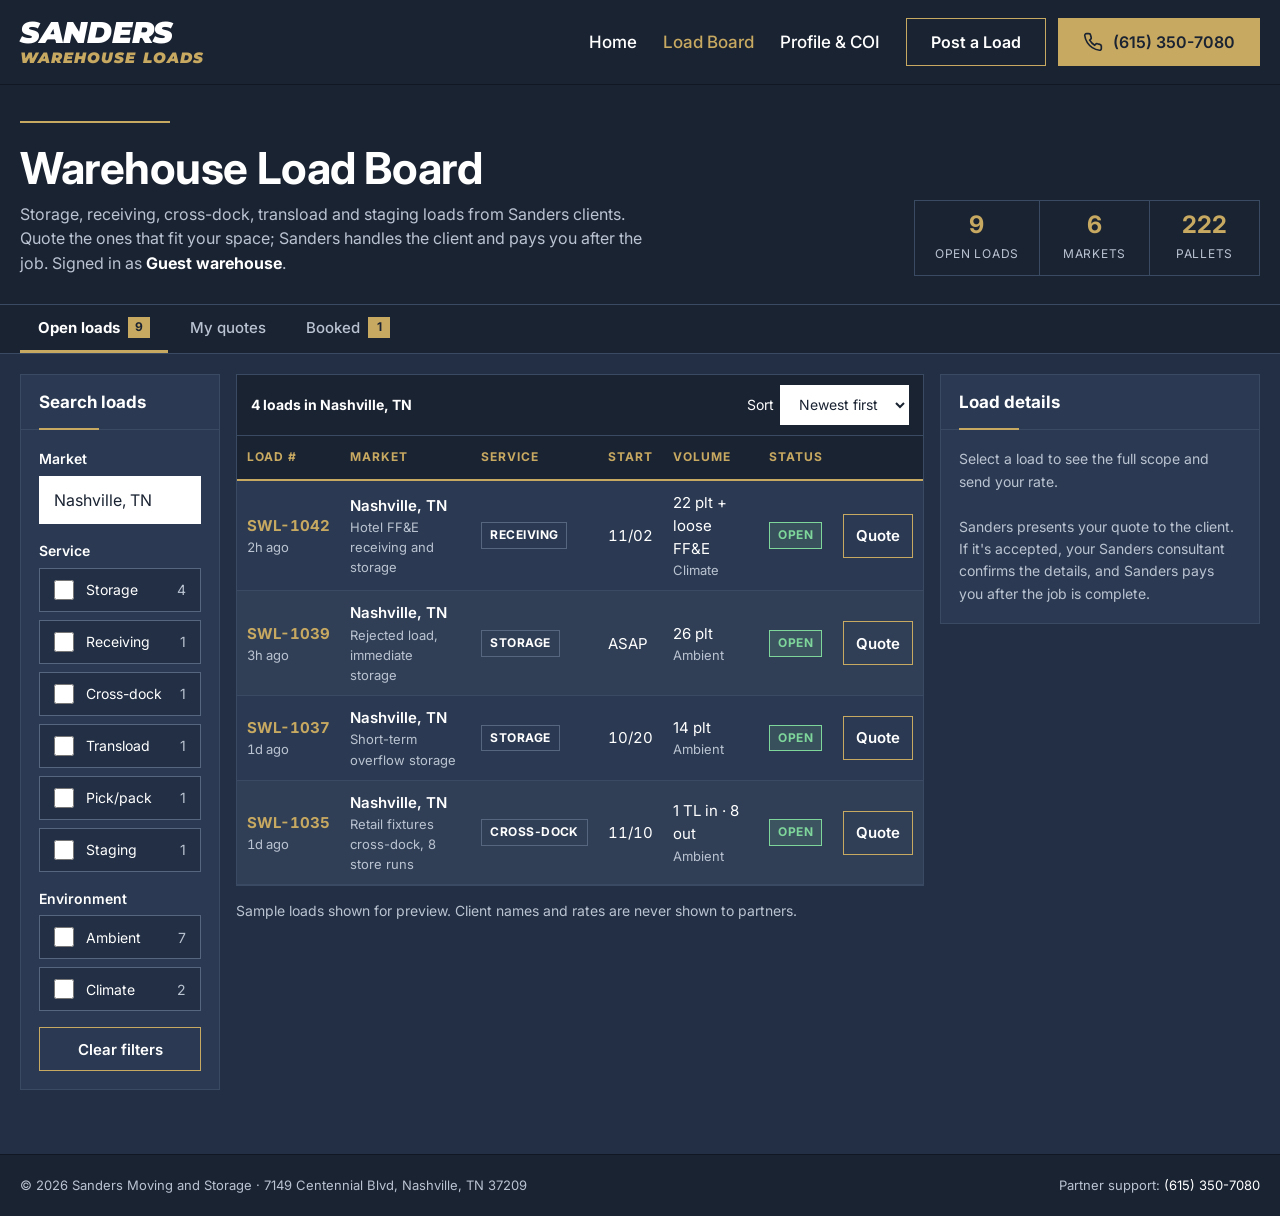
==== commit 0ad69d7a: "Match sandersmoving.net branding on all pages and the load board Navy/gold palette sampled from the " ====
--- a/partners.html
+++ b/partners.html
@@ -8,34 +8,42 @@
 <link rel="icon" href="assets/favicon.svg" type="image/svg+xml">
 <link rel="preconnect" href="https://fonts.googleapis.com">
 <link rel="preconnect" href="https://fonts.gstatic.com" crossorigin>
-<link href="https://fonts.googleapis.com/css2?family=Roboto:wght@400;500;700&family=Roboto+Condensed:wght@700&display=swap" rel="stylesheet">
+<link href="https://fonts.googleapis.com/css2?family=Inter:wght@400;500;600;700&family=Montserrat:ital,wght@1,900&display=swap" rel="stylesheet">
 <link rel="stylesheet" href="assets/css/styles.css">
 </head>
 <body>
 <a class="skip-link" href="#main">Skip to content</a>
 
-<div class="utility">
-  <div class="wrap">
-    <span>Partner support: <span data-cfg="phone"></span></span>
-    <nav class="links" aria-label="Account">
-      <span id="partner-name" style="display:inline-flex; align-items:center">Guest warehouse</span>
-      <a href="#profile" id="open-profile">Profile and COI</a>
-    </nav>
-  </div>
-</div>
-<header class="site-header" style="border-bottom: 0">
+<header class="site-header">
   <div class="wrap bar">
     <a class="logo" href="index.html" aria-label="Sanders Warehouse Loads home">
       <span class="logo-mark">SANDERS</span>
-      <span class="logo-text">Warehouse Loads<small>PARTNER LOAD BOARD</small></span>
+      <span class="logo-text">WAREHOUSE LOADS</span>
     </a>
     <nav class="main-nav" aria-label="Main">
       <a href="index.html">Home</a>
-      <a href="partners.html" aria-current="page">Load board</a>
-      <a class="btn btn-primary" href="quote.html">Post a load</a>
+      <a href="partners.html" aria-current="page">Load Board</a>
+      <a href="#profile" id="open-profile">Profile &amp; COI</a>
+      <span class="btns">
+        <a class="btn btn-outline" href="quote.html">Post a Load</a>
+        <a class="btn btn-primary" data-cfg-href="phone"><svg viewBox="0 0 24 24" fill="none" stroke="currentColor" stroke-width="2" aria-hidden="true"><path d="M22 16.9v3a2 2 0 0 1-2.2 2 19.8 19.8 0 0 1-8.6-3.1 19.5 19.5 0 0 1-6-6A19.8 19.8 0 0 1 2.1 4.2 2 2 0 0 1 4.1 2h3a2 2 0 0 1 2 1.7c.1.9.4 1.8.7 2.7a2 2 0 0 1-.5 2.1L8 9.8a16 16 0 0 0 6 6l1.3-1.3a2 2 0 0 1 2.1-.4c.9.3 1.8.6 2.7.7a2 2 0 0 1 1.7 2z"/></svg><span data-cfg-text="phone"></span></a>
+      </span>
     </nav>
   </div>
 </header>
+<section class="board-hero" aria-labelledby="board-h">
+  <div class="wrap">
+    <div class="rule">
+      <h1 id="board-h">Warehouse Load Board</h1>
+      <p>Storage, receiving, cross-dock, transload and staging loads from Sanders clients. Quote the ones that fit your space; Sanders handles the client and pays you after the job. <span class="muted">Signed in as <strong id="partner-name" style="color:#fff">Guest warehouse</strong>.</span></p>
+    </div>
+    <div class="kpis" aria-label="Board summary">
+      <div class="kpi"><b id="k-open">0</b><span>Open loads</span></div>
+      <div class="kpi"><b id="k-markets">0</b><span>Markets</span></div>
+      <div class="kpi"><b id="k-plt">0</b><span>Pallets</span></div>
+    </div>
+  </div>
+</section>
 <div class="subnav">
   <div class="wrap">
     <div class="tabs" role="tablist" aria-label="Loads">
@@ -46,7 +54,7 @@
   </div>
 </div>
 
-<main id="main" class="wrap" style="padding-top: 16px">
+<main id="main" class="wrap" style="padding-top: 20px">
   <div id="board" role="tabpanel" aria-labelledby="t-new" class="board-layout">
 
     <aside class="panel filters" aria-label="Search filters">
--- a/assets/css/styles.css
+++ b/assets/css/styles.css
@@ -1,260 +1,281 @@
 /* Sanders Warehouse Loads — shared styles.
-
-   BRAND COLORS: swap these five values for the official Sanders colors
-   (from sandersmoving.net or the logo files). Everything else derives from them. */
+   Colors sampled from sandersmoving.net (commercial logistics page). */
 :root {
-  --brand: #13294B;        /* primary: header, table heads, dark bands */
-  --brand-dark: #0B1A33;   /* utility bar, footer */
-  --accent: #C8102E;       /* buttons, highlights */
-  --accent-dark: #A00D25;  /* button hover */
-  --accent-light: #FDECEF; /* selected rows, chips */
-
-  --page: #EEF1F5;
-  --white: #FFFFFF;
-  --row-alt: #F7F9FB;
-  --line: #CDD3DC;
-  --line-strong: #9AA4B2;
-  --text: #1D2733;
-  --muted: #4E5968;
-  --on-dark: #FFFFFF;
-  --on-dark-muted: #C3CCD8;
-  --ok: #1E6B34;
-  --ok-light: #E3F4E8;
-  --warn: #8A5300;
-  --warn-light: #FFF4DB;
-  --error: #B42318;
-
-  --font: Roboto, "Segoe UI", "Helvetica Neue", Arial, sans-serif;
-  --font-cond: "Roboto Condensed", Roboto, "Arial Narrow", Arial, sans-serif;
-  --radius: 3px;
+  --navy: #1A2332;        /* header, page base */
+  --navy-2: #222F44;      /* content sections */
+  --navy-3: #2B3A52;      /* raised panels, table rows */
+  --navy-4: #34445F;      /* hover */
+  --gold: #C8A961;        /* buttons, rules, highlights */
+  --gold-dark: #B0904A;   /* button hover */
+  --gold-soft: rgba(200, 169, 97, 0.14);
+
+  --text: #FFFFFF;
+  --muted: #BAC3D1;
+  --line: #3B4A63;
+  --line-strong: #56667F;
+  --ink: #1A2332;          /* text on white inputs and gold buttons */
+  --ok: #7FD69B;
+  --ok-bg: rgba(127, 214, 155, 0.14);
+  --warn: #F2C46D;
+  --warn-bg: rgba(242, 196, 109, 0.14);
+  --error: #FF8A80;
+
+  --font: Inter, "Helvetica Neue", Arial, sans-serif;
+  --font-logo: Montserrat, Inter, Arial, sans-serif;
   --max: 1280px;
 }
 
 *, *::before, *::after { box-sizing: border-box; }
 [hidden] { display: none !important; }
 html { -webkit-text-size-adjust: 100%; }
-body { margin: 0; font-family: var(--font); font-size: 15px; color: var(--text); background: var(--page); line-height: 1.45; }
-a { color: var(--brand); }
-a:hover { color: var(--accent); }
-:focus-visible { outline: 3px solid #F5A623; outline-offset: 2px; }
-h1, h2, h3 { line-height: 1.2; }
-.wrap { max-width: var(--max); margin: 0 auto; padding-left: 16px; padding-right: 16px; }
+body { margin: 0; font-family: var(--font); font-size: 16px; color: var(--text); background: var(--navy-2); line-height: 1.55; }
+a { color: var(--gold); }
+a:hover { color: #E0C68A; }
+:focus-visible { outline: 3px solid var(--gold); outline-offset: 2px; }
+h1, h2, h3 { line-height: 1.15; letter-spacing: -0.01em; }
+.wrap { max-width: var(--max); margin: 0 auto; padding-left: 20px; padding-right: 20px; }
 .muted { color: var(--muted); }
-.small { font-size: 13px; }
+.small { font-size: 14px; }
 .num { font-variant-numeric: tabular-nums; }
 .visually-hidden { position: absolute !important; width: 1px; height: 1px; overflow: hidden; clip: rect(0 0 0 0); white-space: nowrap; }
-.skip-link { position: absolute; left: -9999px; top: 0; background: var(--white); color: var(--text); padding: 12px; z-index: 10; }
+.skip-link { position: absolute; left: -9999px; top: 0; background: var(--gold); color: var(--ink); padding: 12px; z-index: 10; }
 .skip-link:focus { left: 12px; top: 12px; }
+
+/* Short gold rule above section headings, as on sandersmoving.net */
+.rule { position: relative; padding-top: 22px; }
+.rule::before { content: ""; position: absolute; left: 0; top: 0; width: 150px; height: 2px; background: var(--gold); }
 
 /* ---------- Buttons ---------- */
 .btn {
-  display: inline-flex; align-items: center; justify-content: center; gap: 8px;
-  min-height: 44px; padding: 0 20px; border-radius: var(--radius); border: 1px solid transparent;
-  font: inherit; font-weight: 700; font-size: 14px; text-transform: uppercase; letter-spacing: 0.03em;
-  text-decoration: none; cursor: pointer; white-space: nowrap;
-}
-.btn-primary { background: var(--accent); color: var(--white); }
-.btn-primary:hover { background: var(--accent-dark); color: var(--white); }
-.btn-dark { background: var(--brand); color: var(--white); }
-.btn-dark:hover { background: var(--brand-dark); color: var(--white); }
-.btn-outline { background: var(--white); border-color: var(--brand); color: var(--brand); }
-.btn-outline:hover { background: var(--brand); color: var(--white); }
-.btn-ghost { background: transparent; border-color: rgba(255,255,255,0.6); color: var(--white); }
-.btn-ghost:hover { background: var(--white); color: var(--brand); }
-.btn-sm { min-height: 44px; padding: 0 14px; font-size: 13px; }
+  display: inline-flex; align-items: center; justify-content: center; gap: 10px;
+  min-height: 48px; padding: 0 24px; border: 1px solid transparent; border-radius: 0;
+  font: inherit; font-weight: 600; font-size: 16px; text-decoration: none; cursor: pointer; white-space: nowrap;
+}
+.btn-primary { background: var(--gold); color: var(--ink); }
+.btn-primary:hover { background: var(--gold-dark); color: var(--ink); }
+.btn-outline, .btn-ghost { background: transparent; border-color: var(--gold); color: var(--text); }
+.btn-outline:hover, .btn-ghost:hover { background: var(--gold); color: var(--ink); }
+.btn-dark { background: var(--navy-3); border-color: var(--line-strong); color: var(--text); }
+.btn-dark:hover { background: var(--navy-4); color: var(--text); }
+.btn-sm { min-height: 44px; padding: 0 16px; font-size: 15px; }
 .btn-block { width: 100%; }
 .btn[disabled] { opacity: 0.6; cursor: progress; }
+.btn svg { width: 20px; height: 20px; flex: none; }
 
 /* ---------- Header ---------- */
-.utility { background: var(--brand-dark); color: var(--on-dark-muted); font-size: 13px; }
-.utility .wrap { display: flex; flex-wrap: wrap; justify-content: space-between; align-items: center; gap: 4px 20px; min-height: 36px; }
-.utility a { color: var(--on-dark); text-decoration: none; display: inline-flex; align-items: center; min-height: 36px; }
-.utility a:hover { text-decoration: underline; color: var(--on-dark); }
-.utility .links { display: flex; flex-wrap: wrap; gap: 0 18px; }
-
-.site-header { background: var(--white); border-bottom: 4px solid var(--accent); }
-.site-header .bar { display: flex; flex-wrap: wrap; align-items: center; justify-content: space-between; gap: 10px 24px; padding-top: 12px; padding-bottom: 12px; }
-.logo { display: inline-flex; align-items: center; gap: 10px; text-decoration: none; color: var(--brand); }
-.logo:hover { color: var(--brand); }
-.logo-mark { background: var(--brand); color: var(--white); font-family: var(--font-cond); font-weight: 700; font-size: 22px; letter-spacing: 0.06em; padding: 6px 10px; line-height: 1; }
-.logo-text { font-family: var(--font-cond); font-weight: 700; font-size: 20px; letter-spacing: 0.04em; text-transform: uppercase; line-height: 1; }
-.logo-text small { display: block; font-family: var(--font); font-weight: 400; font-size: 11px; letter-spacing: 0.08em; color: var(--muted); margin-top: 4px; }
-.main-nav { display: flex; flex-wrap: wrap; align-items: center; gap: 0 4px; }
-.main-nav a:not(.btn) { color: var(--text); text-decoration: none; font-weight: 500; padding: 0 12px; min-height: 44px; display: inline-flex; align-items: center; }
-.main-nav a:not(.btn):hover, .main-nav a[aria-current="page"] { color: var(--accent); }
-.main-nav .btn { margin-left: 8px; }
+.site-header { background: var(--navy); border-bottom: 1px solid #111824; }
+.site-header .bar { display: flex; flex-wrap: wrap; align-items: center; justify-content: space-between; gap: 12px 28px; padding-top: 18px; padding-bottom: 18px; }
+.logo { display: inline-flex; flex-direction: column; text-decoration: none; color: var(--text); line-height: 0.92; }
+.logo:hover { color: var(--text); }
+.logo-mark { font-family: var(--font-logo); font-weight: 900; font-style: italic; font-size: 30px; letter-spacing: -0.01em; }
+.logo-text { font-family: var(--font-logo); font-weight: 900; font-style: italic; font-size: 15px; letter-spacing: 0.07em; color: var(--gold); margin-top: 4px; }
+.logo-text small { display: none; }
+.logo img { display: block; height: 56px; width: auto; }
+.main-nav { display: flex; flex-wrap: wrap; align-items: center; gap: 6px 26px; }
+.main-nav a:not(.btn) { color: var(--text); text-decoration: none; font-weight: 500; font-size: 17px; min-height: 44px; display: inline-flex; align-items: center; }
+.main-nav a:not(.btn):hover, .main-nav a[aria-current="page"] { color: var(--gold); }
+.main-nav .btns { display: flex; flex-wrap: wrap; gap: 12px; }
 
 /* Portal sub-nav (tabs) */
-.subnav { background: var(--brand); }
-.tabs { display: flex; flex-wrap: wrap; }
+.subnav { background: var(--navy); border-bottom: 1px solid var(--line); }
+.tabs { display: flex; flex-wrap: wrap; gap: 4px; }
 .tab {
-  min-height: 44px; padding: 0 18px; border: 0; border-right: 1px solid rgba(255,255,255,0.12);
-  background: transparent; color: var(--on-dark-muted); font: inherit; font-size: 14px; font-weight: 500; cursor: pointer;
+  min-height: 48px; padding: 0 18px; border: 0; border-bottom: 3px solid transparent;
+  background: transparent; color: var(--muted); font: inherit; font-size: 15px; font-weight: 500; cursor: pointer;
   display: inline-flex; align-items: center; gap: 8px;
 }
-.tab:hover { color: var(--white); background: rgba(255,255,255,0.06); }
-.tab[aria-selected="true"] { color: var(--brand); background: var(--page); font-weight: 700; }
-.tab .count { display: inline-block; min-width: 22px; padding: 1px 6px; border-radius: 10px; background: var(--accent); color: var(--white); font-size: 12px; font-weight: 700; text-align: center; }
+.tab:hover { color: var(--text); }
+.tab[aria-selected="true"] { color: var(--text); font-weight: 700; border-bottom-color: var(--gold); }
+.tab .count { display: inline-block; min-width: 22px; padding: 1px 6px; background: var(--gold); color: var(--ink); font-size: 12px; font-weight: 700; text-align: center; }
 .tab .count:empty { display: none; }
 
 /* ---------- Footer ---------- */
-.site-footer { background: var(--brand-dark); color: var(--on-dark-muted); font-size: 14px; margin-top: 48px; }
-.site-footer .cols { display: grid; grid-template-columns: repeat(auto-fit, minmax(200px, 1fr)); gap: 24px; padding-top: 36px; padding-bottom: 28px; }
-.site-footer h4 { margin: 0 0 10px; color: var(--white); font-size: 13px; text-transform: uppercase; letter-spacing: 0.06em; }
-.site-footer ul { list-style: none; margin: 0; padding: 0; line-height: 2; }
-.site-footer a { color: var(--on-dark); text-decoration: none; }
-.site-footer a:hover { text-decoration: underline; }
-.site-footer .legal { border-top: 1px solid rgba(255,255,255,0.12); padding-top: 14px; padding-bottom: 18px; font-size: 12px; display: flex; flex-wrap: wrap; justify-content: space-between; gap: 8px; }
+.site-footer { background: var(--navy); color: var(--muted); font-size: 15px; margin-top: 64px; border-top: 1px solid #111824; }
+.site-footer .cols { display: grid; grid-template-columns: repeat(auto-fit, minmax(200px, 1fr)); gap: 24px; padding-top: 44px; padding-bottom: 28px; }
+.site-footer h4 { margin: 0 0 12px; color: var(--gold); font-size: 14px; font-weight: 700; text-transform: uppercase; letter-spacing: 0.08em; }
+.site-footer ul { list-style: none; margin: 0; padding: 0; line-height: 2.1; }
+.site-footer a { color: var(--text); text-decoration: none; }
+.site-footer a:hover { color: var(--gold); }
+.site-footer .legal { border-top: 1px solid var(--line); padding-top: 16px; padding-bottom: 20px; font-size: 13px; display: flex; flex-wrap: wrap; justify-content: space-between; gap: 8px; }
 
 /* ---------- Panels ---------- */
-.panel { background: var(--white); border: 1px solid var(--line); border-radius: var(--radius); }
-.panel-head { background: var(--brand); color: var(--white); padding: 10px 16px; font-size: 14px; font-weight: 700; text-transform: uppercase; letter-spacing: 0.04em; border-radius: var(--radius) var(--radius) 0 0; }
-.panel-head.light { background: #E4E8EE; color: var(--brand); border-bottom: 1px solid var(--line); }
-.panel-body { padding: 16px; }
-.page-title { display: flex; flex-wrap: wrap; align-items: baseline; justify-content: space-between; gap: 8px 16px; margin: 20px 0 14px; }
-.page-title h1 { margin: 0; font-size: 24px; color: var(--brand); }
-
-/* ---------- Forms ---------- */
-.field { display: flex; flex-direction: column; gap: 4px; font-weight: 600; font-size: 13px; color: var(--text); }
+.panel { background: var(--navy-3); border: 1px solid var(--line); }
+.panel-head { margin: 0; padding: 14px 18px; font-size: 17px; font-weight: 700; color: var(--text); border-bottom: 1px solid var(--line); position: relative; }
+.panel-head::after { content: ""; position: absolute; left: 18px; bottom: -1px; width: 60px; height: 2px; background: var(--gold); }
+.panel-head.light { background: transparent; }
+.panel-body { padding: 18px; }
+.page-title { display: flex; flex-wrap: wrap; align-items: flex-end; justify-content: space-between; gap: 8px 16px; margin: 36px 0 20px; }
+.page-title h1 { margin: 0; font-size: clamp(28px, 3.5vw, 40px); font-weight: 700; }
+
+/* ---------- Forms (white fields on navy, like the Sanders quote form) ---------- */
+.field { display: flex; flex-direction: column; gap: 6px; font-weight: 600; font-size: 14px; color: var(--text); }
 .field .hint { font-weight: 400; color: var(--muted); }
 .input, .select, .textarea {
-  min-height: 44px; padding: 0 10px; border: 1px solid var(--line-strong); border-radius: var(--radius);
-  font: inherit; font-size: 16px; font-weight: 400; color: var(--text); background: var(--white); width: 100%;
-}
-.textarea { padding: 10px; resize: vertical; min-height: 96px; }
-.input:focus, .select:focus, .textarea:focus { outline: 2px solid var(--brand); outline-offset: 0; border-color: var(--brand); }
-[aria-invalid="true"] { border-color: var(--error) !important; background: #FFF7F6; }
-.error-text { color: var(--error); font-size: 13px; font-weight: 600; }
-.grid-fields { display: grid; grid-template-columns: repeat(auto-fit, minmax(190px, 1fr)); gap: 14px; }
+  min-height: 48px; padding: 0 14px; border: 1px solid #FFFFFF; border-radius: 0;
+  font: inherit; font-size: 16px; font-weight: 400; color: var(--ink); background: #FFFFFF; width: 100%;
+}
+.input::placeholder, .textarea::placeholder { color: #5E6A7D; }
+.textarea { padding: 12px 14px; resize: vertical; min-height: 110px; }
+.input:focus, .select:focus, .textarea:focus { outline: 3px solid var(--gold); outline-offset: 0; }
+input[type="file"].input { background: transparent; color: var(--text); border: 1px dashed var(--line-strong); padding-top: 11px; }
+[aria-invalid="true"] { outline: 3px solid var(--error) !important; }
+.error-text { color: var(--error); font-size: 14px; font-weight: 600; }
+.grid-fields { display: grid; grid-template-columns: repeat(auto-fit, minmax(200px, 1fr)); gap: 16px; }
 fieldset { border: 0; margin: 0; padding: 0; min-width: 0; }
-legend { padding: 0; }
-.req { color: var(--error); }
-.choice-grid { display: grid; grid-template-columns: repeat(auto-fit, minmax(210px, 1fr)); gap: 6px; }
-.choice-list { display: flex; flex-direction: column; gap: 6px; }
-.choice { display: flex; align-items: center; gap: 10px; min-height: 44px; padding: 0 12px; border: 1px solid var(--line); background: var(--white); border-radius: var(--radius); cursor: pointer; font-size: 14px; }
-.choice input { width: 18px; height: 18px; accent-color: var(--accent); margin: 0; flex: none; }
-.choice:has(input:checked) { border-color: var(--brand); background: #EAF0F8; font-weight: 600; }
-.choice:has(input:focus-visible) { outline: 3px solid #F5A623; outline-offset: 1px; }
+legend { padding: 0; color: var(--text); }
+.req { color: var(--gold); }
+.choice-grid { display: grid; grid-template-columns: repeat(auto-fit, minmax(210px, 1fr)); gap: 8px; }
+.choice-list { display: flex; flex-direction: column; gap: 8px; }
+.choice { display: flex; align-items: center; gap: 12px; min-height: 48px; padding: 0 14px; border: 1px solid var(--line-strong); background: var(--navy-2); cursor: pointer; font-size: 15px; color: var(--text); }
+.choice:hover { border-color: var(--gold); }
+.choice input { width: 20px; height: 20px; accent-color: var(--gold); margin: 0; flex: none; }
+.choice:has(input:checked) { border-color: var(--gold); background: var(--gold-soft); font-weight: 600; }
+.choice:has(input:focus-visible) { outline: 3px solid var(--gold); outline-offset: 1px; }
 
 /* ---------- Badges ---------- */
-.badge { display: inline-block; font-size: 11px; font-weight: 700; padding: 3px 7px; border-radius: 2px; text-transform: uppercase; letter-spacing: 0.03em; white-space: nowrap; background: #E4E8EE; color: var(--brand); }
-.badge-open { background: var(--ok-light); color: var(--ok); }
-.badge-quoted { background: var(--warn-light); color: var(--warn); }
-.badge-booked { background: var(--brand); color: var(--white); }
-.badge-accent { background: var(--accent-light); color: var(--accent-dark); }
-
-/* ---------- Data tables (load board) ---------- */
-.table-wrap { overflow-x: auto; background: var(--white); border: 1px solid var(--line); border-radius: var(--radius); }
-table.board { width: 100%; border-collapse: collapse; font-size: 14px; }
-table.board th { background: var(--brand); color: var(--white); text-align: left; font-size: 12px; font-weight: 700; text-transform: uppercase; letter-spacing: 0.04em; padding: 10px 12px; white-space: nowrap; }
-table.board td { padding: 8px 12px; border-bottom: 1px solid var(--line); vertical-align: middle; }
-table.board tbody tr:nth-child(even) td { background: var(--row-alt); }
-table.board tbody tr:hover td { background: #E8EEF6; }
-table.board tbody tr.selected td { background: var(--accent-light); }
-table.board tbody tr.selected td:first-child { box-shadow: inset 4px 0 0 var(--accent); }
-table.board .id { font-weight: 700; color: var(--brand); white-space: nowrap; font-variant-numeric: tabular-nums; }
+.badge { display: inline-block; font-size: 12px; font-weight: 700; padding: 3px 8px; text-transform: uppercase; letter-spacing: 0.04em; white-space: nowrap; border: 1px solid var(--line-strong); color: var(--text); }
+.badge-open { border-color: var(--ok); color: var(--ok); background: var(--ok-bg); }
+.badge-quoted { border-color: var(--warn); color: var(--warn); background: var(--warn-bg); }
+.badge-booked { border-color: var(--gold); background: var(--gold); color: var(--ink); }
+.badge-accent { border-color: var(--gold); color: var(--gold); background: var(--gold-soft); }
+
+/* ---------- Load board tables ---------- */
+.table-wrap { overflow-x: auto; background: var(--navy-3); border: 1px solid var(--line); }
+table.board { width: 100%; border-collapse: collapse; font-size: 15px; }
+table.board th { background: var(--navy); color: var(--gold); text-align: left; font-size: 12px; font-weight: 700; text-transform: uppercase; letter-spacing: 0.08em; padding: 12px 14px; white-space: nowrap; border-bottom: 2px solid var(--gold); }
+table.board td { padding: 10px 14px; border-bottom: 1px solid var(--line); vertical-align: middle; }
+table.board tbody tr:nth-child(even) td { background: rgba(255, 255, 255, 0.025); }
+table.board tbody tr:hover td { background: var(--navy-4); }
+table.board tbody tr.selected td { background: var(--gold-soft); }
+table.board tbody tr.selected td:first-child { box-shadow: inset 4px 0 0 var(--gold); }
+table.board .id { font-weight: 700; color: var(--gold); white-space: nowrap; font-variant-numeric: tabular-nums; }
 table.board .title { font-weight: 600; }
-table.board .sub { display: block; font-size: 12px; color: var(--muted); }
+table.board .sub { display: block; font-size: 13px; color: var(--muted); font-weight: 400; }
 table.board .nowrap { white-space: nowrap; }
-.empty { background: var(--white); border: 1px dashed var(--line-strong); padding: 32px 20px; text-align: center; color: var(--muted); }
-
-/* Phones: rows become stacked cards */
+.empty { background: var(--navy-3); border: 1px dashed var(--line-strong); padding: 36px 20px; text-align: center; color: var(--muted); }
+
 @media (max-width: 760px) {
   table.board thead { display: none; }
   table.board, table.board tbody, table.board tr, table.board td { display: block; width: 100%; }
-  table.board tr { border-bottom: 1px solid var(--line-strong); padding: 10px 12px; background: var(--white); }
-  table.board tbody tr:nth-child(even) td, table.board tbody tr td { background: transparent; }
-  table.board tbody tr.selected { background: var(--accent-light); box-shadow: inset 4px 0 0 var(--accent); }
+  table.board tr { border-bottom: 1px solid var(--line-strong); padding: 12px 14px; }
+  table.board tbody tr td, table.board tbody tr:nth-child(even) td { background: transparent; }
+  table.board tbody tr.selected { background: var(--gold-soft); box-shadow: inset 4px 0 0 var(--gold); }
   table.board td { border: 0; padding: 3px 0; display: flex; gap: 10px; }
-  table.board td[data-label]::before { content: attr(data-label); flex: 0 0 92px; font-size: 12px; font-weight: 700; color: var(--muted); text-transform: uppercase; }
-  table.board td.act { padding-top: 8px; }
+  table.board td[data-label]::before { content: attr(data-label); flex: 0 0 92px; font-size: 12px; font-weight: 700; color: var(--gold); text-transform: uppercase; letter-spacing: 0.04em; }
+  table.board td.act { padding-top: 10px; }
   table.board td.act .btn { width: 100%; }
+  table.board .sub { display: inline; margin-left: 6px; }
 }
 
 /* ===================== Home ===================== */
-.hero { background: var(--brand); color: var(--white); }
-.hero .wrap { display: grid; grid-template-columns: minmax(0, 1.1fr) minmax(0, 1fr); gap: 32px; align-items: center; padding-top: 48px; padding-bottom: 48px; }
-.hero h1 { margin: 0 0 14px; font-family: var(--font-cond); font-size: clamp(32px, 4.5vw, 52px); font-weight: 700; text-transform: uppercase; letter-spacing: 0.01em; }
-.hero p { margin: 0 0 22px; font-size: 18px; color: var(--on-dark-muted); max-width: 560px; }
-.hero ul { margin: 0; padding: 0; list-style: none; display: grid; gap: 8px; }
-.hero li { padding-left: 26px; position: relative; }
-.hero li::before { content: "✓"; position: absolute; left: 0; color: #FFFFFF; background: var(--accent); width: 18px; height: 18px; font-size: 12px; display: inline-flex; align-items: center; justify-content: center; top: 2px; }
-.search-card { background: var(--white); color: var(--text); border-radius: var(--radius); box-shadow: 0 10px 30px rgba(0,0,0,0.25); overflow: hidden; }
-.search-card .tabs { background: #E4E8EE; }
-.search-card .tab { color: var(--brand); flex: 1; justify-content: center; border-right: 1px solid var(--line); }
-.search-card .tab[aria-selected="true"] { background: var(--white); color: var(--accent); box-shadow: inset 0 3px 0 var(--accent); }
-.search-card form { padding: 18px; display: grid; gap: 12px; }
-@media (max-width: 860px) { .hero .wrap { grid-template-columns: 1fr; padding-top: 32px; } }
-
-.stats { background: var(--white); border-bottom: 1px solid var(--line); }
-.stats .wrap { display: grid; grid-template-columns: repeat(auto-fit, minmax(170px, 1fr)); }
-.stat { padding: 18px 12px; border-left: 1px solid var(--line); text-align: center; }
+.hero {
+  background: linear-gradient(160deg, #2E4466 0%, #1A2332 70%);
+}
+/* Photo hero: save a skyline/warehouse photo as assets/img/hero.jpg and add class="hero has-photo". */
+.hero.has-photo {
+  background:
+    linear-gradient(90deg, rgba(26, 35, 50, 0.92) 0%, rgba(26, 35, 50, 0.72) 55%, rgba(26, 35, 50, 0.55) 100%),
+    url("../img/hero.jpg") center / cover no-repeat, var(--navy);
+}
+.hero .wrap { display: grid; grid-template-columns: minmax(0, 1.15fr) minmax(0, 0.85fr); gap: 40px; align-items: center; padding-top: 72px; padding-bottom: 72px; }
+.hero h1 { margin: 0 0 18px; font-size: clamp(38px, 5.4vw, 68px); font-weight: 700; letter-spacing: -0.02em; line-height: 1.04; }
+.hero p { margin: 0 0 24px; font-size: 19px; color: #DCE2EA; max-width: 600px; }
+.hero ul { margin: 0; padding: 0; list-style: none; display: grid; gap: 10px; }
+.hero li { padding-left: 22px; position: relative; font-size: 17px; }
+.hero li::before { content: ""; position: absolute; left: 2px; top: 10px; width: 8px; height: 8px; border-radius: 50%; background: var(--gold); }
+.search-card { background: rgba(43, 58, 82, 0.92); border: 1px solid var(--line-strong); }
+.search-card h2 { margin: 0; padding: 26px 24px 4px; text-align: center; font-size: 34px; font-weight: 700; }
+.search-card .sub-h { margin: 0 0 14px; text-align: center; color: var(--muted); }
+.search-card .tabs { margin: 0 24px; border-bottom: 1px solid var(--line); }
+.search-card .tab { flex: 1; justify-content: center; font-size: 16px; }
+.search-card form { padding: 20px 24px 26px; display: grid; gap: 14px; }
+@media (max-width: 900px) { .hero .wrap { grid-template-columns: 1fr; padding-top: 44px; padding-bottom: 44px; } }
+
+.stats { background: var(--navy); border-top: 1px solid var(--line); border-bottom: 1px solid var(--line); }
+.stats .wrap { display: grid; grid-template-columns: repeat(auto-fit, minmax(180px, 1fr)); }
+.stat { padding: 22px 12px; border-left: 1px solid var(--line); text-align: center; }
 .stat:first-child { border-left: 0; }
-.stat b { display: block; font-family: var(--font-cond); font-size: 28px; color: var(--brand); }
-.stat span { font-size: 13px; color: var(--muted); }
-
-.section { padding-top: 40px; }
-.section-head { display: flex; flex-wrap: wrap; justify-content: space-between; align-items: flex-end; gap: 10px 20px; margin-bottom: 14px; }
-.section-head h2 { margin: 0; font-family: var(--font-cond); font-size: 28px; text-transform: uppercase; color: var(--brand); }
-.section-head p { margin: 4px 0 0; color: var(--muted); }
-
-.services-grid { display: grid; grid-template-columns: repeat(auto-fit, minmax(260px, 1fr)); gap: 12px; }
-.service { background: var(--white); border: 1px solid var(--line); border-top: 4px solid var(--brand); padding: 18px; }
-.service h3 { margin: 0 0 6px; font-size: 17px; color: var(--brand); }
-.service p { margin: 0; color: var(--muted); font-size: 14px; }
-
-.steps { display: grid; grid-template-columns: repeat(auto-fit, minmax(220px, 1fr)); gap: 12px; counter-reset: step; }
-.step { background: var(--white); border: 1px solid var(--line); padding: 18px; position: relative; }
-.step h3 { margin: 0 0 6px; font-size: 17px; display: flex; align-items: center; gap: 10px; }
-.step h3::before { counter-increment: step; content: counter(step); background: var(--accent); color: var(--white); width: 28px; height: 28px; border-radius: 50%; display: inline-flex; align-items: center; justify-content: center; font-size: 14px; flex: none; }
-.step p { margin: 0; color: var(--muted); font-size: 14px; }
-
-.band { background: var(--brand); color: var(--white); margin-top: 40px; }
-.band .wrap { display: flex; flex-wrap: wrap; gap: 20px 40px; align-items: center; justify-content: space-between; padding-top: 32px; padding-bottom: 32px; }
-.band h2 { margin: 0 0 6px; font-family: var(--font-cond); font-size: 26px; text-transform: uppercase; }
-.band p { margin: 0; color: var(--on-dark-muted); max-width: 640px; }
-.band .actions { display: flex; flex-wrap: wrap; gap: 10px; }
+.stat b { display: block; font-size: 30px; font-weight: 700; color: var(--gold); }
+.stat span { font-size: 14px; color: var(--muted); }
+
+.section { padding-top: 64px; }
+.section-head { display: flex; flex-wrap: wrap; justify-content: space-between; align-items: flex-end; gap: 12px 24px; margin-bottom: 24px; }
+.section-head h2 { margin: 0; font-size: clamp(28px, 3.4vw, 40px); font-weight: 700; }
+.section-head p { margin: 8px 0 0; color: var(--muted); max-width: 720px; }
+
+.services-grid { display: grid; grid-template-columns: repeat(auto-fit, minmax(270px, 1fr)); gap: 16px; }
+.service { background: var(--navy-3); border: 1px solid var(--line); padding: 24px; }
+.service h3 { margin: 0 0 8px; font-size: 20px; font-weight: 700; padding-left: 18px; position: relative; }
+.service h3::before { content: ""; position: absolute; left: 0; top: 8px; width: 8px; height: 8px; border-radius: 50%; background: var(--gold); }
+.service p { margin: 0; color: var(--muted); }
+
+.steps { display: grid; grid-template-columns: repeat(auto-fit, minmax(230px, 1fr)); gap: 16px; counter-reset: step; }
+.step { border-top: 2px solid var(--gold); padding-top: 18px; }
+.step h3 { margin: 0 0 8px; font-size: 20px; }
+.step h3::before { counter-increment: step; content: "0" counter(step); display: block; color: var(--gold); font-size: 15px; font-weight: 700; letter-spacing: 0.1em; margin-bottom: 6px; }
+.step p { margin: 0; color: var(--muted); }
+
+.band { background: var(--navy); border-top: 1px solid var(--line); border-bottom: 1px solid var(--line); margin-top: 64px; }
+.band .wrap { display: flex; flex-wrap: wrap; gap: 24px 40px; align-items: center; justify-content: space-between; padding-top: 48px; padding-bottom: 48px; }
+.band h2 { margin: 0 0 10px; font-size: clamp(26px, 3vw, 34px); font-weight: 700; }
+.band p { margin: 0; color: var(--muted); max-width: 640px; font-size: 17px; }
+.band .actions { display: flex; flex-wrap: wrap; gap: 12px; }
 
 /* ===================== Client portal / RFQ ===================== */
-.rfq-layout { display: flex; flex-wrap: wrap; gap: 16px; align-items: flex-start; }
-.rfq-main { flex: 999 1 600px; min-width: 0; display: flex; flex-direction: column; gap: 14px; }
-.rfq-side { flex: 1 1 300px; min-width: 0; display: flex; flex-direction: column; gap: 14px; }
-@media (min-width: 960px) { .rfq-side { position: sticky; top: 12px; } }
+.rfq-layout { display: flex; flex-wrap: wrap; gap: 20px; align-items: flex-start; }
+.rfq-main { flex: 999 1 600px; min-width: 0; display: flex; flex-direction: column; gap: 18px; }
+.rfq-side { flex: 1 1 320px; min-width: 0; display: flex; flex-direction: column; gap: 18px; }
+@media (min-width: 960px) { .rfq-side { position: sticky; top: 16px; } }
 .summary dl { margin: 0; }
-.summary dt { font-size: 11px; font-weight: 700; text-transform: uppercase; color: var(--muted); letter-spacing: 0.04em; }
-.summary dd { margin: 0 0 10px; font-weight: 600; overflow-wrap: anywhere; }
-.confirm { max-width: 720px; }
-.confirm h1 { margin: 0 0 10px; font-size: 26px; color: var(--brand); }
-.ref { display: inline-block; font-weight: 700; font-size: 18px; background: var(--accent-light); color: var(--accent-dark); padding: 4px 10px; margin-bottom: 12px; font-variant-numeric: tabular-nums; }
-.form-errors { border: 1px solid var(--error); border-left-width: 5px; background: #FEF3F2; color: #7A271A; padding: 12px 16px; margin-bottom: 14px; }
+.summary dt { font-size: 12px; font-weight: 700; text-transform: uppercase; color: var(--gold); letter-spacing: 0.06em; }
+.summary dd { margin: 0 0 12px; font-weight: 600; overflow-wrap: anywhere; }
+.confirm { max-width: 760px; }
+.confirm h1 { margin: 0 0 10px; font-size: 30px; }
+.ref { display: inline-block; font-weight: 700; font-size: 18px; border: 1px solid var(--gold); color: var(--gold); padding: 6px 12px; margin-bottom: 14px; font-variant-numeric: tabular-nums; }
+.form-errors { border: 1px solid var(--error); border-left-width: 5px; background: rgba(255, 138, 128, 0.1); color: var(--text); padding: 14px 18px; margin-bottom: 18px; }
 .form-errors ul { margin: 6px 0 0; padding-left: 20px; }
-.form-errors a { color: #7A271A; }
-
-/* ===================== Partner board ===================== */
-.board-layout { display: grid; grid-template-columns: 210px minmax(0, 1fr) 320px; gap: 14px; align-items: start; }
-.filters .panel-body { display: flex; flex-direction: column; gap: 14px; }
-.filters .choice { min-height: 40px; }
-@media (max-width: 1180px) { .board-layout { grid-template-columns: 220px minmax(0, 1fr); } .board-detail { grid-column: 1 / -1; } }
-@media (max-width: 760px) { .board-layout { grid-template-columns: 1fr; } }
-@media (min-width: 1181px) { .board-detail { position: sticky; top: 12px; max-height: calc(100vh - 24px); overflow-y: auto; } }
-.result-bar { display: flex; flex-wrap: wrap; justify-content: space-between; align-items: center; gap: 8px; padding: 8px 12px; background: #E4E8EE; border: 1px solid var(--line); border-bottom: 0; font-size: 13px; }
-.result-bar .select { min-height: 36px; width: auto; font-size: 14px; }
-.detail dl { margin: 0; display: grid; grid-template-columns: repeat(2, minmax(0, 1fr)); gap: 10px; font-size: 14px; }
-.detail dt { font-size: 11px; font-weight: 700; text-transform: uppercase; color: var(--muted); }
+.form-errors a { color: var(--error); }
+
+/* ===================== Partner load board ===================== */
+.board-hero { background: var(--navy); border-bottom: 1px solid var(--line); }
+.board-hero .wrap { display: flex; flex-wrap: wrap; align-items: flex-end; justify-content: space-between; gap: 16px 32px; padding-top: 36px; padding-bottom: 28px; }
+.board-hero h1 { margin: 0 0 8px; font-size: clamp(30px, 4vw, 44px); font-weight: 700; }
+.board-hero p { margin: 0; color: var(--muted); max-width: 640px; }
+.kpis { display: flex; flex-wrap: wrap; gap: 0; border: 1px solid var(--line); }
+.kpi { padding: 10px 20px; border-left: 1px solid var(--line); text-align: center; min-width: 110px; }
+.kpi:first-child { border-left: 0; }
+.kpi b { display: block; font-size: 24px; color: var(--gold); line-height: 1.2; }
+.kpi span { font-size: 12px; color: var(--muted); text-transform: uppercase; letter-spacing: 0.06em; }
+
+.board-layout { display: grid; grid-template-columns: 200px minmax(0, 1fr) 320px; gap: 16px; align-items: start; }
+.filters .panel-body { display: flex; flex-direction: column; gap: 16px; }
+.filters .choice { min-height: 44px; font-size: 14px; }
+@media (max-width: 1279px) { .board-layout { grid-template-columns: 200px minmax(0, 1fr); } .board-detail { grid-column: 1 / -1; } }
+@media (max-width: 960px) { .board-layout { grid-template-columns: 1fr; } .board-layout .filters { order: 2; } .board-layout .board-detail { order: 3; } }
+@media (max-width: 760px) {
+  .board-layout { grid-template-columns: 1fr; }
+  .board-layout .filters { order: 2; }
+  .board-layout .board-detail { order: 3; }
+}
+@media (min-width: 1280px) { .board-detail { position: sticky; top: 16px; max-height: calc(100vh - 32px); overflow-y: auto; } }
+.result-bar { display: flex; flex-wrap: wrap; justify-content: space-between; align-items: center; gap: 8px; padding: 10px 14px; background: var(--navy); border: 1px solid var(--line); border-bottom: 0; font-size: 14px; }
+.result-bar .select { min-height: 40px; width: auto; font-size: 14px; }
+.detail dl { margin: 0; display: grid; grid-template-columns: repeat(2, minmax(0, 1fr)); gap: 12px; font-size: 15px; }
+.detail dt { font-size: 12px; font-weight: 700; text-transform: uppercase; color: var(--gold); letter-spacing: 0.06em; }
 .detail dd { margin: 2px 0 0; font-weight: 600; }
-.detail h2 { margin: 0; font-size: 19px; color: var(--brand); }
-.detail h3 { margin: 0 0 4px; font-size: 13px; text-transform: uppercase; color: var(--muted); }
-.detail p { margin: 0; }
-.divider { border-top: 1px solid var(--line); padding-top: 14px; }
-.stack { display: flex; flex-direction: column; gap: 12px; }
-
-dialog { border: 0; border-radius: var(--radius); padding: 0; max-width: min(680px, calc(100vw - 24px)); width: 100%; color: var(--text); }
-dialog::backdrop { background: rgba(11, 26, 51, 0.65); }
-dialog .dlg-head { display: flex; justify-content: space-between; align-items: center; padding: 6px 6px 6px 16px; background: var(--brand); color: var(--white); }
-dialog .dlg-head h2 { margin: 0; font-size: 16px; text-transform: uppercase; letter-spacing: 0.04em; }
-dialog .dlg-body { padding: 18px; display: flex; flex-direction: column; gap: 16px; }
-.icon-btn { min-width: 44px; min-height: 44px; border: 0; background: transparent; font-size: 24px; cursor: pointer; color: inherit; }
-
-.toast { position: fixed; left: 50%; bottom: 20px; transform: translateX(-50%); background: var(--brand-dark); color: var(--white); padding: 12px 18px; border-left: 5px solid var(--accent); box-shadow: 0 8px 24px rgba(0,0,0,0.25); z-index: 50; max-width: calc(100vw - 32px); }
-@media (max-width: 760px) { table.board .sub { display: inline; margin-left: 6px; } }
-@media (max-width: 760px) { .board-layout .filters { order: 2; } .board-layout .board-detail { order: 3; } }
+.detail h2 { margin: 0; font-size: 22px; }
+.detail h3 { margin: 0 0 4px; font-size: 12px; text-transform: uppercase; color: var(--gold); letter-spacing: 0.06em; }
+.detail p { margin: 0; color: #DCE2EA; }
+.divider { border-top: 1px solid var(--line); padding-top: 16px; }
+.stack { display: flex; flex-direction: column; gap: 14px; }
+
+dialog { border: 1px solid var(--line-strong); padding: 0; max-width: min(700px, calc(100vw - 24px)); width: 100%; color: var(--text); background: var(--navy-2); }
+dialog::backdrop { background: rgba(10, 14, 22, 0.75); }
+dialog .dlg-head { display: flex; justify-content: space-between; align-items: center; padding: 8px 8px 8px 20px; background: var(--navy); border-bottom: 2px solid var(--gold); }
+dialog .dlg-head h2 { margin: 0; font-size: 20px; }
+dialog .dlg-body { padding: 20px; display: flex; flex-direction: column; gap: 18px; }
+.icon-btn { min-width: 44px; min-height: 44px; border: 0; background: transparent; font-size: 26px; cursor: pointer; color: inherit; }
+
+.toast { position: fixed; left: 50%; bottom: 24px; transform: translateX(-50%); background: var(--gold); color: var(--ink); font-weight: 600; padding: 14px 20px; box-shadow: 0 10px 28px rgba(0,0,0,0.4); z-index: 50; max-width: calc(100vw - 32px); }
+#list table.board th, #list table.board td { padding-left: 10px; padding-right: 10px; }
+#list table.board td.act .btn { padding: 0 12px; }
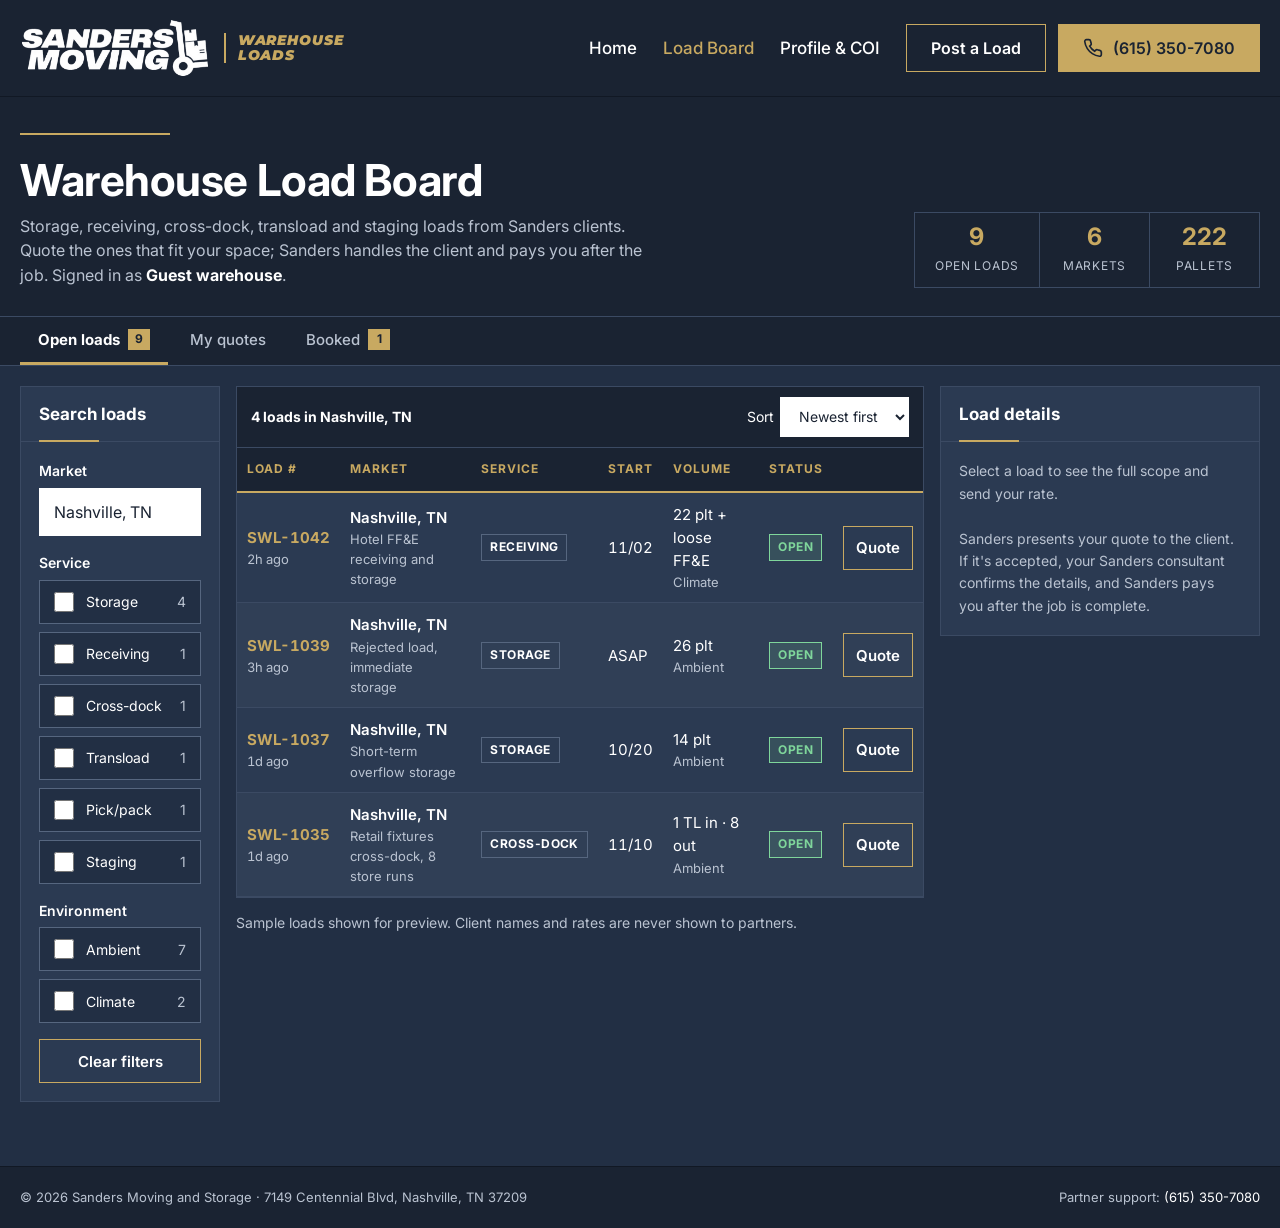
==== commit d21cacd9: "Add Sanders Moving logo and Nashville skyline hero photo Logo cropped from the sandersmoving.net hea" ====
--- a/partners.html
+++ b/partners.html
@@ -17,8 +17,8 @@
 <header class="site-header">
   <div class="wrap bar">
     <a class="logo" href="index.html" aria-label="Sanders Warehouse Loads home">
-      <span class="logo-mark">SANDERS</span>
-      <span class="logo-text">WAREHOUSE LOADS</span>
+      <img src="assets/img/sanders-moving-logo.png" width="348" height="110" alt="Sanders Moving">
+      <span class="logo-text">WAREHOUSE<br>LOADS</span>
     </a>
     <nav class="main-nav" aria-label="Main">
       <a href="index.html">Home</a>
--- a/assets/css/styles.css
+++ b/assets/css/styles.css
@@ -65,12 +65,11 @@
 /* ---------- Header ---------- */
 .site-header { background: var(--navy); border-bottom: 1px solid #111824; }
 .site-header .bar { display: flex; flex-wrap: wrap; align-items: center; justify-content: space-between; gap: 12px 28px; padding-top: 18px; padding-bottom: 18px; }
-.logo { display: inline-flex; flex-direction: column; text-decoration: none; color: var(--text); line-height: 0.92; }
+.logo { display: inline-flex; align-items: center; gap: 14px; text-decoration: none; color: var(--text); }
 .logo:hover { color: var(--text); }
-.logo-mark { font-family: var(--font-logo); font-weight: 900; font-style: italic; font-size: 30px; letter-spacing: -0.01em; }
-.logo-text { font-family: var(--font-logo); font-weight: 900; font-style: italic; font-size: 15px; letter-spacing: 0.07em; color: var(--gold); margin-top: 4px; }
-.logo-text small { display: none; }
-.logo img { display: block; height: 56px; width: auto; }
+.logo img { display: block; height: 60px; width: auto; }
+.logo-text { font-family: var(--font-logo); font-weight: 900; font-style: italic; font-size: 14px; line-height: 1.1; letter-spacing: 0.06em; color: var(--gold); border-left: 2px solid var(--gold); padding-left: 12px; }
+@media (max-width: 600px) { .logo img { height: 46px; } .logo-text { font-size: 12px; } }
 .main-nav { display: flex; flex-wrap: wrap; align-items: center; gap: 6px 26px; }
 .main-nav a:not(.btn) { color: var(--text); text-decoration: none; font-weight: 500; font-size: 17px; min-height: 44px; display: inline-flex; align-items: center; }
 .main-nav a:not(.btn):hover, .main-nav a[aria-current="page"] { color: var(--gold); }
@@ -170,12 +169,15 @@
 /* ===================== Home ===================== */
 .hero {
   background: linear-gradient(160deg, #2E4466 0%, #1A2332 70%);
-}
+  position: relative;
+}
+.hero .photo-credit { margin: 0; max-width: none; position: absolute; right: 8px; bottom: 6px; font-size: 11px; color: rgba(255,255,255,0.7); }
+.photo-credit a { color: inherit; }
 /* Photo hero: save a skyline/warehouse photo as assets/img/hero.jpg and add class="hero has-photo". */
 .hero.has-photo {
   background:
     linear-gradient(90deg, rgba(26, 35, 50, 0.92) 0%, rgba(26, 35, 50, 0.72) 55%, rgba(26, 35, 50, 0.55) 100%),
-    url("../img/hero.jpg") center / cover no-repeat, var(--navy);
+    var(--hero-photo, url("../img/hero.jpg")) center 65% / cover no-repeat, var(--navy);
 }
 .hero .wrap { display: grid; grid-template-columns: minmax(0, 1.15fr) minmax(0, 0.85fr); gap: 40px; align-items: center; padding-top: 72px; padding-bottom: 72px; }
 .hero h1 { margin: 0 0 18px; font-size: clamp(38px, 5.4vw, 68px); font-weight: 700; letter-spacing: -0.02em; line-height: 1.04; }
